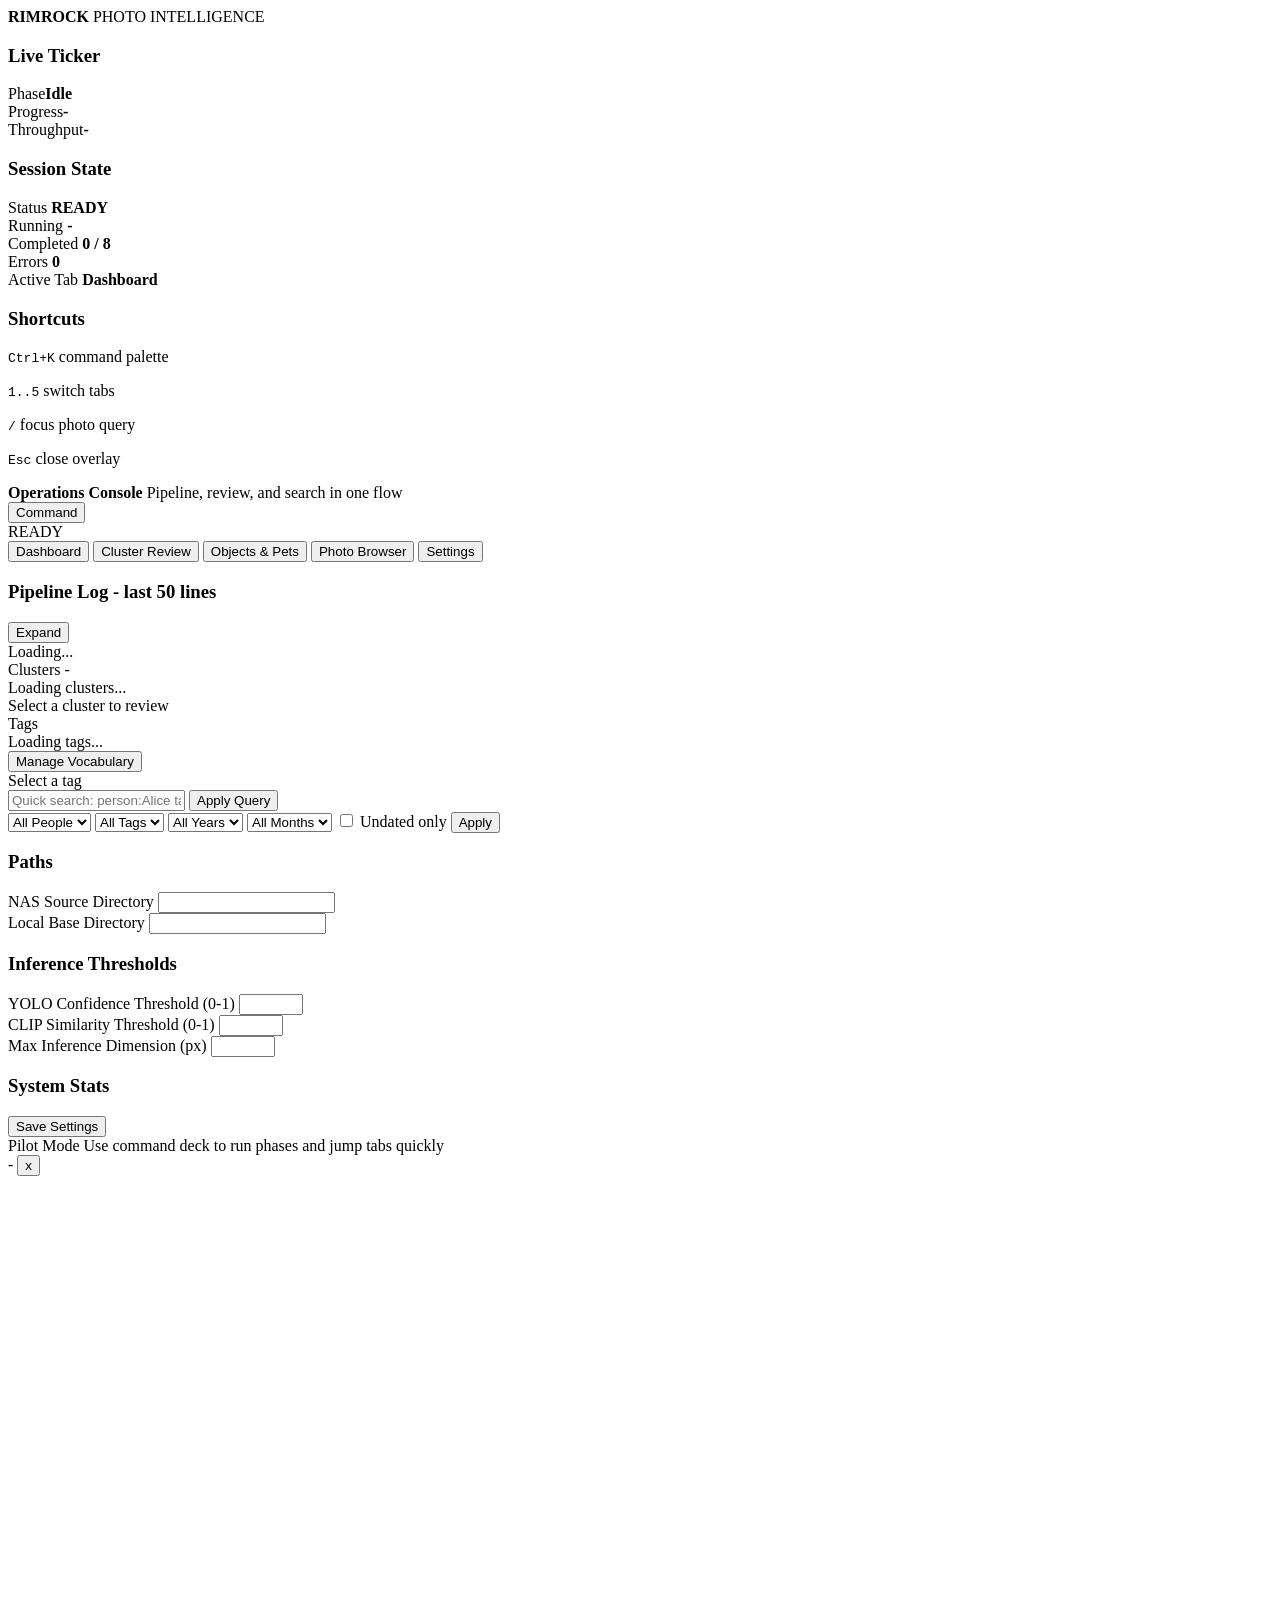
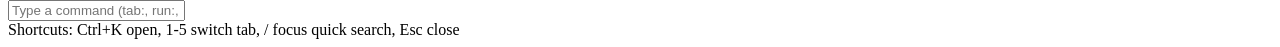
==== web/index.html @ ba9a6475 "feat(web): add live ticker, log expand toggle, and photo filter refresh" ====
<!DOCTYPE html>
<html lang="en">
<head>
  <meta charset="UTF-8" />
  <meta name="viewport" content="width=device-width, initial-scale=1.0" />
  <title>Rimrock Photo Tagger</title>
  <link rel="stylesheet" href="/style.css" />
</head>
<body>
  <div class="app-shell">
    <aside class="control-rail">
      <div class="rail-brand">
        <div class="logo-mark" aria-hidden="true"></div>
        <div class="logo-text">
          <strong>RIMROCK</strong>
          <span>PHOTO INTELLIGENCE</span>
        </div>
      </div>

      <section class="rail-card rail-card--ticker">
        <h3>Live Ticker</h3>
        <div class="rail-ticker" id="sidebar-ticker">
          <div class="rail-ticker-row"><span class="dim">Phase</span><strong id="ticker-phase">Idle</strong></div>
          <div class="rail-ticker-row"><span class="dim">Progress</span><strong id="ticker-progress">-</strong></div>
          <div class="rail-ticker-row"><span class="dim">Throughput</span><strong id="ticker-throughput">-</strong></div>
        </div>
      </section>

      <section class="rail-card">
        <h3>Session State</h3>
        <div class="rail-stats">
          <div class="rail-stat">
            <span class="dim">Status</span>
            <strong id="sidebar-status">READY</strong>
          </div>
          <div class="rail-stat">
            <span class="dim">Running</span>
            <strong id="sidebar-running-phase">-</strong>
          </div>
          <div class="rail-stat">
            <span class="dim">Completed</span>
            <strong id="sidebar-complete-count">0 / 8</strong>
          </div>
          <div class="rail-stat">
            <span class="dim">Errors</span>
            <strong id="sidebar-error-count">0</strong>
          </div>
          <div class="rail-stat">
            <span class="dim">Active Tab</span>
            <strong id="sidebar-active-tab">Dashboard</strong>
          </div>
        </div>
      </section>

      <section class="rail-card rail-card--tips">
        <h3>Shortcuts</h3>
        <p><kbd>Ctrl+K</kbd> command palette</p>
        <p><kbd>1..5</kbd> switch tabs</p>
        <p><kbd>/</kbd> focus photo query</p>
        <p><kbd>Esc</kbd> close overlay</p>
      </section>
    </aside>

    <div class="workspace-shell">
      <header class="topbar">
        <div class="topbar__brand">
          <div class="topbar__title-wrap">
            <strong class="topbar__title">Operations Console</strong>
            <span class="topbar__subtitle">Pipeline, review, and search in one flow</span>
          </div>
        </div>
        <div class="topbar__actions">
          <button class="btn" id="btn-command" title="Open command palette (Ctrl+K)">Command</button>
          <div class="topbar__status mono dim" id="header-status">READY</div>
        </div>
      </header>

      <nav class="tabs" aria-label="Primary">
        <button class="tab-btn active" data-tab="dashboard">Dashboard</button>
        <button class="tab-btn" data-tab="clusters">Cluster Review</button>
        <button class="tab-btn" data-tab="objects">Objects &amp; Pets</button>
        <button class="tab-btn" data-tab="photos">Photo Browser</button>
        <button class="tab-btn" data-tab="settings">Settings</button>
      </nav>

      <main class="content-wrap">
        <div id="tab-dashboard" class="tab-pane active">
          <section class="panel panel--ghost">
            <div id="phase-grid" class="phase-grid"></div>
          </section>

          <section class="panel panel--log">
            <div class="panel-log-head">
              <h3>Pipeline Log - last 50 lines</h3>
              <button class="btn" id="btn-log-toggle" type="button">Expand</button>
            </div>
            <div class="log-lines" id="log-tail">Loading...</div>
          </section>
        </div>

        <div id="tab-clusters" class="tab-pane">
          <div class="split-layout">
            <aside class="sidebar">
              <div class="sidebar-header">Clusters <span id="cluster-progress" class="dim">-</span></div>
              <div class="sidebar-list" id="cluster-list">
                <div class="empty-state">Loading clusters...</div>
              </div>
            </aside>

            <section class="main-pane">
              <div class="pane-toolbar" id="cluster-toolbar" style="display:none;">
                <input type="text" id="cluster-name-input" placeholder="Person name..." />
                <button class="btn btn-accent" id="btn-approve-cluster">Approve</button>
                <button class="btn btn-danger" id="btn-noise-cluster">Noise</button>
                <select class="merge-select" id="merge-target">
                  <option value="">Merge into...</option>
                </select>
                <button class="btn" id="btn-merge-cluster">Merge</button>
                <span class="dim toolbar-tip">[Enter]=approve [N]=noise [Arrows]=nav</span>
              </div>
              <div class="pane-scroll">
                <div class="crop-grid" id="crop-grid">
                  <div class="empty-state">Select a cluster to review</div>
                </div>
              </div>
            </section>
          </div>
        </div>

        <div id="tab-objects" class="tab-pane">
          <div class="split-layout">
            <aside class="sidebar">
              <div class="sidebar-header">Tags</div>
              <div class="sidebar-list tag-browser-list" id="tag-list">
                <div class="empty-state">Loading tags...</div>
              </div>
              <div class="sidebar-footer">
                <button class="btn" id="btn-vocab-manager">Manage Vocabulary</button>
              </div>
            </aside>

            <section class="main-pane">
              <div class="pane-toolbar">
                <span id="obj-tag-title" class="accent mono">Select a tag</span>
                <span id="obj-count" class="dim"></span>
              </div>
              <div class="pane-scroll">
                <div class="photo-grid" id="obj-photo-grid"></div>
                <div class="pagination" id="obj-pagination"></div>
              </div>
            </section>
          </div>

          <section id="vocab-panel" class="panel" style="display:none; margin-top:16px;">
            <div class="vocab-head">
              <h3 class="accent mono">VOCABULARY MANAGER</h3>
              <div class="vocab-head-actions">
                <span class="note">Changes apply on next Process phase run</span>
                <button class="btn" id="btn-vocab-close">Close</button>
              </div>
            </div>

            <table class="vocab-table">
              <thead>
                <tr>
                  <th>Group</th><th>Tag Name</th><th>Prompts</th><th>Enabled</th><th></th>
                </tr>
              </thead>
              <tbody id="vocab-tbody"></tbody>
              <tfoot>
                <tr>
                  <td><input type="text" id="new-vocab-group" placeholder="group" class="vocab-input" /></td>
                  <td><input type="text" id="new-vocab-name" placeholder="tag name" class="vocab-input" /></td>
                  <td><textarea id="new-vocab-prompts" placeholder="one prompt per line" rows="2" class="vocab-textarea"></textarea></td>
                  <td><input type="checkbox" id="new-vocab-enabled" checked /></td>
                  <td><button class="btn btn-accent" id="btn-add-vocab">Add Tag</button></td>
                </tr>
              </tfoot>
            </table>
          </section>
        </div>

        <div id="tab-photos" class="tab-pane">
          <section class="panel">
            <div class="quick-search">
              <input
                type="text"
                id="quick-search"
                placeholder="Quick search: person:Alice tag:dog year:2021 month:06 undated"
              />
              <button class="btn" id="btn-quick-search">Apply Query</button>
            </div>
            <div class="filter-bar">
              <select id="filter-person"><option value="">All People</option></select>
              <select id="filter-tag"><option value="">All Tags</option></select>
              <select id="filter-year"><option value="">All Years</option></select>
              <select id="filter-month"><option value="">All Months</option></select>
              <label class="filter-check">
                <input type="checkbox" id="filter-undated" />
                Undated only
              </label>
              <button class="btn" id="btn-apply-filters">Apply</button>
              <span id="photo-count" class="mono dim filter-count"></span>
            </div>
            <div class="photo-grid" id="photo-grid"></div>
            <div class="pagination" id="photo-pagination"></div>
          </section>
        </div>

        <div id="tab-settings" class="tab-pane">
          <div class="settings-grid">
            <section class="settings-card">
              <h3>Paths</h3>
              <div class="field-group">
                <label>NAS Source Directory</label>
                <input type="text" id="s-nas-dir" />
              </div>
              <div class="field-group">
                <label>Local Base Directory</label>
                <input type="text" id="s-local-base" />
              </div>
            </section>

            <section class="settings-card">
              <h3>Inference Thresholds</h3>
              <div class="field-group">
                <label>YOLO Confidence Threshold (0-1)</label>
                <input type="number" id="s-yolo-conf" step="0.01" min="0.01" max="0.99" />
              </div>
              <div class="field-group">
                <label>CLIP Similarity Threshold (0-1)</label>
                <input type="number" id="s-clip-thresh" step="0.01" min="0.01" max="0.99" />
              </div>
              <div class="field-group">
                <label>Max Inference Dimension (px)</label>
                <input type="number" id="s-max-dim" step="64" min="320" max="4096" />
              </div>
            </section>

            <section class="settings-card settings-card--wide">
              <div class="settings-head">
                <h3>System Stats</h3>
                <button class="btn btn-accent" id="btn-save-settings">Save Settings</button>
              </div>
              <div id="stats-rows"></div>
            </section>
          </div>
        </div>
      </main>

      <footer class="workspace-footer">
        <span class="mono dim">Pilot Mode</span>
        <span class="dim">Use command deck to run phases and jump tabs quickly</span>
      </footer>
    </div>
  </div>

  <div class="modal-overlay" id="photo-modal">
    <div class="modal">
      <div class="modal-header">
        <span id="modal-filename" class="mono">-</span>
        <button class="modal-close" id="modal-close">x</button>
      </div>
      <div class="modal-body">
        <div class="modal-canvas-wrap">
          <canvas id="modal-canvas" width="560" height="420"></canvas>
        </div>
        <div class="modal-info" id="modal-info"></div>
      </div>
    </div>
  </div>
  <div class="palette-overlay" id="command-palette">
    <div class="palette" role="dialog" aria-modal="true" aria-label="Command Palette">
      <div class="palette-head">
        <input type="text" id="cmd-input" placeholder="Type a command (tab:, run:, query: ...)" />
      </div>
      <div class="palette-list" id="cmd-results"></div>
      <div class="palette-hint" id="cmd-hint">Shortcuts: Ctrl+K open, 1-5 switch tab, / focus quick search, Esc close</div>
    </div>
  </div>
  <div id="toast-root" class="toast-root" aria-live="polite" aria-atomic="true"></div>

  <script src="/app.js"></script>
</body>
</html>
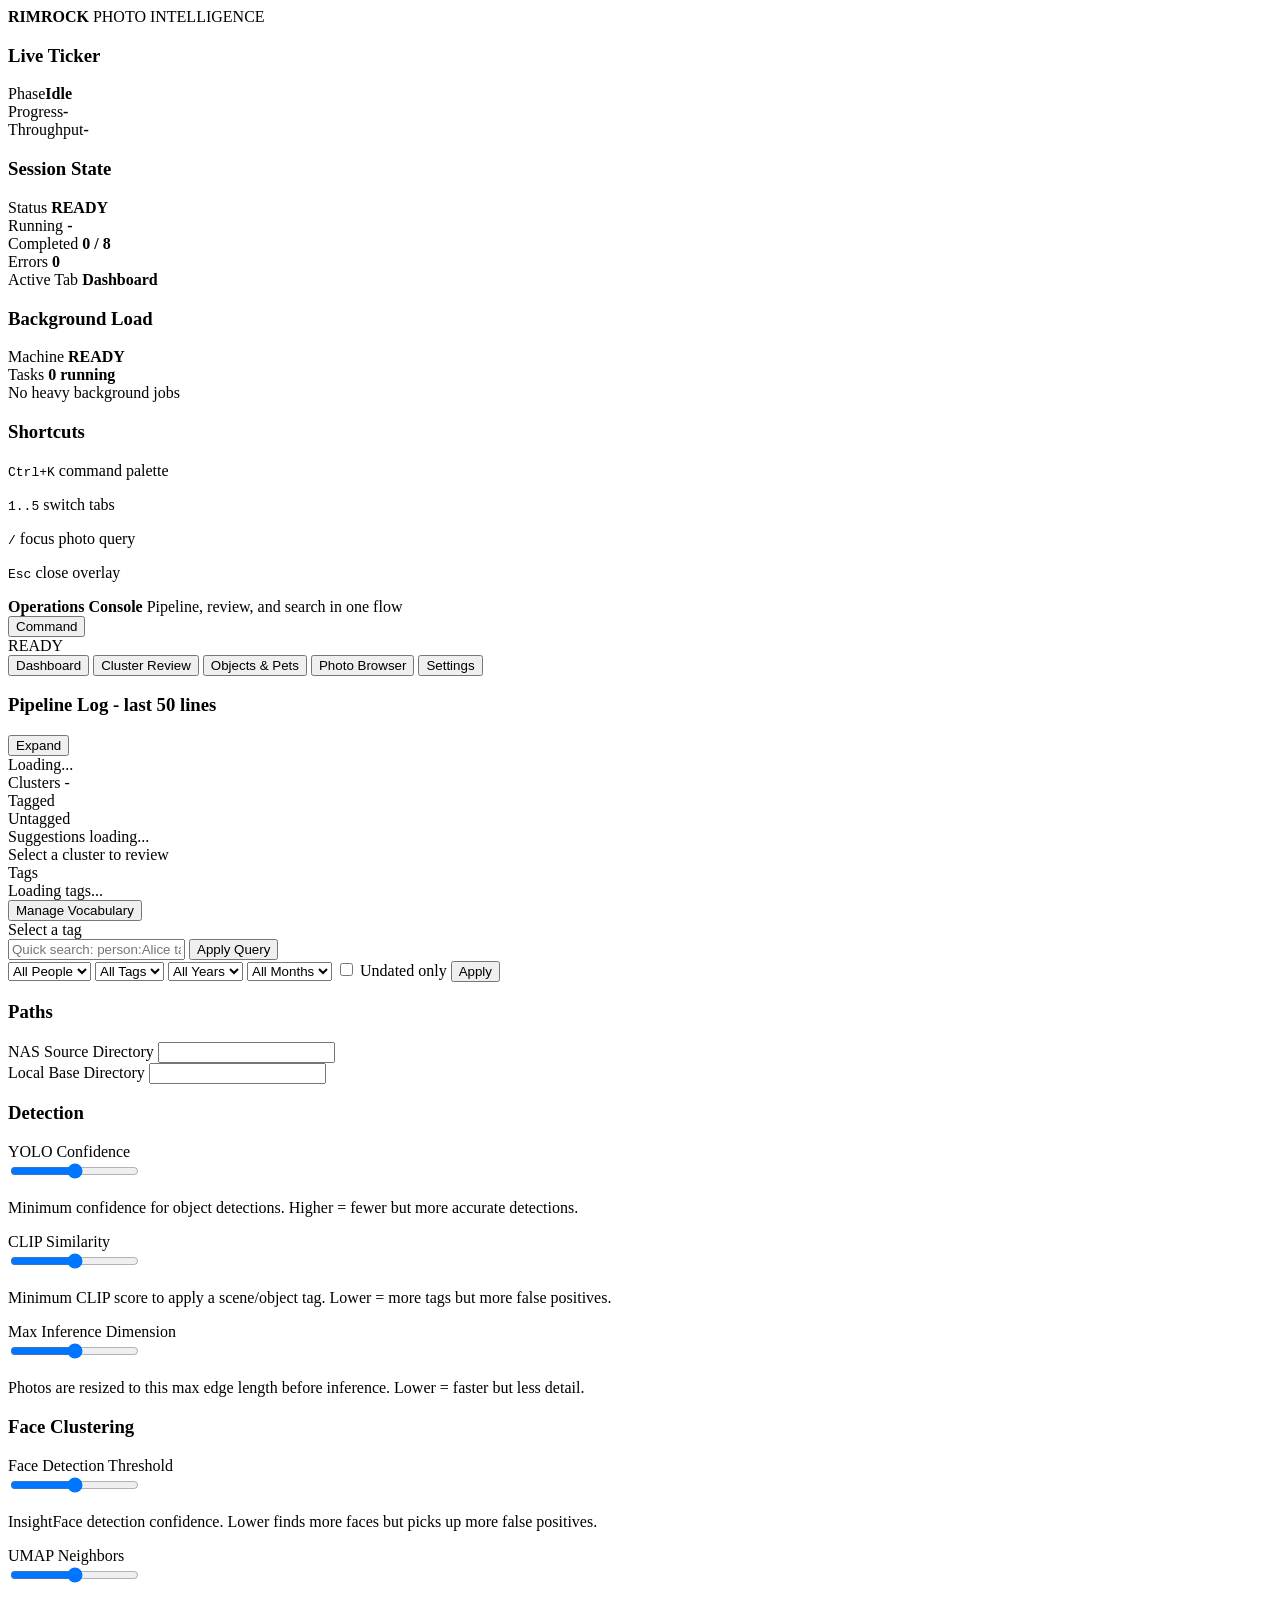
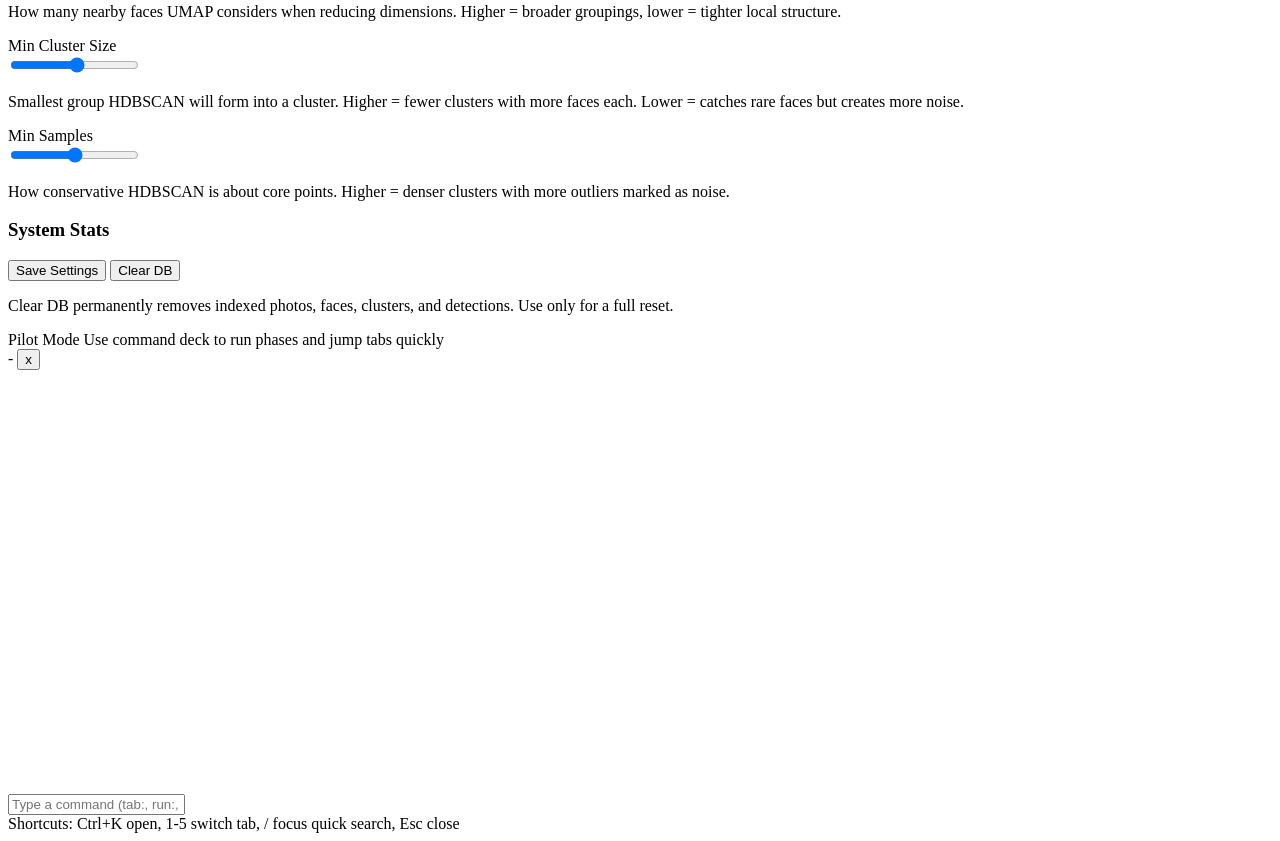
==== commit 52d81ba1: "feat: add search, OCR, CLIP embeddings, and expanded API/UI Add CLIP-based semantic search and OCR t" ====
--- a/web/index.html
+++ b/web/index.html
@@ -4,7 +4,7 @@
   <meta charset="UTF-8" />
   <meta name="viewport" content="width=device-width, initial-scale=1.0" />
   <title>Rimrock Photo Tagger</title>
-  <link rel="stylesheet" href="/style.css" />
+  <link rel="stylesheet" href="/style.css?v=20260325b" />
 </head>
 <body>
   <div class="app-shell">
@@ -52,6 +52,23 @@
         </div>
       </section>
 
+      <section class="rail-card">
+        <h3>Background Load</h3>
+        <div class="rail-stats">
+          <div class="rail-stat">
+            <span class="dim">Machine</span>
+            <strong id="sidebar-machine-state">READY</strong>
+          </div>
+          <div class="rail-stat">
+            <span class="dim">Tasks</span>
+            <strong id="sidebar-background-count">0 running</strong>
+          </div>
+        </div>
+        <div class="bg-job-list" id="background-job-list">
+          <div class="bg-job bg-job--empty">No heavy background jobs</div>
+        </div>
+      </section>
+
       <section class="rail-card rail-card--tips">
         <h3>Shortcuts</h3>
         <p><kbd>Ctrl+K</kbd> command palette</p>
@@ -99,11 +116,18 @@
         </div>
 
         <div id="tab-clusters" class="tab-pane">
-          <div class="split-layout">
+          <div class="split-layout split-layout--clusters">
             <aside class="sidebar">
               <div class="sidebar-header">Clusters <span id="cluster-progress" class="dim">-</span></div>
-              <div class="sidebar-list" id="cluster-list">
-                <div class="empty-state">Loading clusters...</div>
+              <div class="sidebar-list cluster-columns">
+                <section class="cluster-column">
+                  <div class="cluster-column-header">Tagged</div>
+                  <div id="cluster-list-tagged"></div>
+                </section>
+                <section class="cluster-column">
+                  <div class="cluster-column-header">Untagged</div>
+                  <div id="cluster-list-untagged"></div>
+                </section>
               </div>
             </aside>
 
@@ -111,12 +135,25 @@
               <div class="pane-toolbar" id="cluster-toolbar" style="display:none;">
                 <input type="text" id="cluster-name-input" placeholder="Person name..." />
                 <button class="btn btn-accent" id="btn-approve-cluster">Approve</button>
+                <button class="btn" id="btn-untag-cluster">Untag</button>
                 <button class="btn btn-danger" id="btn-noise-cluster">Noise</button>
                 <select class="merge-select" id="merge-target">
                   <option value="">Merge into...</option>
                 </select>
                 <button class="btn" id="btn-merge-cluster">Merge</button>
-                <span class="dim toolbar-tip">[Enter]=approve [N]=noise [Arrows]=nav</span>
+                <select class="merge-select" id="reassign-target">
+                  <option value="">Move faces to cluster...</option>
+                </select>
+                <input type="text" id="reassign-name-input" placeholder="or type person name..." />
+                <button class="btn" id="btn-reassign-faces">Move Selected Faces</button>
+                <button class="btn" id="btn-undo-last-move">Undo Last Move</button>
+                <button class="btn" id="btn-select-all-faces">Select All</button>
+                <button class="btn" id="btn-clear-face-selection">Clear</button>
+                <span class="dim mono" id="face-selection-count">0 selected</span>
+                <span class="dim toolbar-tip">[Enter]=approve [U]=untag selected (or whole cluster if none selected) [N]=noise [Arrows]=nav [Shift+Click]=range select [Esc]=clear selection</span>
+              </div>
+              <div class="cluster-suggest-panel" id="cluster-suggestions">
+                <div class="dim">Suggestions loading...</div>
               </div>
               <div class="pane-scroll">
                 <div class="crop-grid" id="crop-grid">
@@ -182,6 +219,17 @@
 
         <div id="tab-photos" class="tab-pane">
           <section class="panel">
+            <div class="semantic-search" id="semantic-search-bar" style="display:none">
+              <input type="text" id="search-input"
+                     placeholder="Describe what you're looking for... e.g. 'sunset with dog'" />
+              <button class="btn btn-accent" id="btn-search">Search</button>
+              <button class="btn btn-ghost" id="btn-search-clear" style="display:none">Clear</button>
+              <select id="search-saved" style="display:none">
+                <option value="">Saved searches...</option>
+              </select>
+              <button class="btn btn-ghost" id="btn-search-save" style="display:none" title="Save current search">Save</button>
+              <span id="search-result-count" class="mono dim"></span>
+            </div>
             <div class="quick-search">
               <input
                 type="text"
@@ -202,8 +250,24 @@
               <button class="btn" id="btn-apply-filters">Apply</button>
               <span id="photo-count" class="mono dim filter-count"></span>
             </div>
-            <div class="photo-grid" id="photo-grid"></div>
-            <div class="pagination" id="photo-pagination"></div>
+            <div class="photos-layout">
+              <aside class="search-facets" id="search-facets" style="display:none">
+                <h4 class="facet-heading">Refine Results</h4>
+                <div class="facet-group" id="facet-people">
+                  <h5>People</h5>
+                </div>
+                <div class="facet-group" id="facet-tags">
+                  <h5>Tags</h5>
+                </div>
+                <div class="facet-group" id="facet-years">
+                  <h5>Years</h5>
+                </div>
+              </aside>
+              <div class="photos-main">
+                <div class="photo-grid" id="photo-grid"></div>
+                <div class="pagination" id="photo-pagination"></div>
+              </div>
+            </div>
           </section>
         </div>
 
@@ -222,26 +286,78 @@
             </section>
 
             <section class="settings-card">
-              <h3>Inference Thresholds</h3>
-              <div class="field-group">
-                <label>YOLO Confidence Threshold (0-1)</label>
-                <input type="number" id="s-yolo-conf" step="0.01" min="0.01" max="0.99" />
-              </div>
-              <div class="field-group">
-                <label>CLIP Similarity Threshold (0-1)</label>
-                <input type="number" id="s-clip-thresh" step="0.01" min="0.01" max="0.99" />
-              </div>
-              <div class="field-group">
-                <label>Max Inference Dimension (px)</label>
-                <input type="number" id="s-max-dim" step="64" min="320" max="4096" />
+              <h3>Detection</h3>
+              <div class="field-group">
+                <div class="slider-head">
+                  <label>YOLO Confidence</label>
+                  <span class="slider-val" id="v-yolo-conf"></span>
+                </div>
+                <input type="range" id="s-yolo-conf" min="0.10" max="0.95" step="0.01" />
+                <p class="field-hint">Minimum confidence for object detections. Higher = fewer but more accurate detections.</p>
+              </div>
+              <div class="field-group">
+                <div class="slider-head">
+                  <label>CLIP Similarity</label>
+                  <span class="slider-val" id="v-clip-thresh"></span>
+                </div>
+                <input type="range" id="s-clip-thresh" min="0.10" max="0.50" step="0.01" />
+                <p class="field-hint">Minimum CLIP score to apply a scene/object tag. Lower = more tags but more false positives.</p>
+              </div>
+              <div class="field-group">
+                <div class="slider-head">
+                  <label>Max Inference Dimension</label>
+                  <span class="slider-val" id="v-max-dim"></span>
+                </div>
+                <input type="range" id="s-max-dim" min="640" max="3840" step="64" />
+                <p class="field-hint">Photos are resized to this max edge length before inference. Lower = faster but less detail.</p>
+              </div>
+            </section>
+
+            <section class="settings-card">
+              <h3>Face Clustering</h3>
+              <div class="field-group">
+                <div class="slider-head">
+                  <label>Face Detection Threshold</label>
+                  <span class="slider-val" id="v-det-thresh"></span>
+                </div>
+                <input type="range" id="s-det-thresh" min="0.10" max="0.90" step="0.01" />
+                <p class="field-hint">InsightFace detection confidence. Lower finds more faces but picks up more false positives.</p>
+              </div>
+              <div class="field-group">
+                <div class="slider-head">
+                  <label>UMAP Neighbors</label>
+                  <span class="slider-val" id="v-umap-neighbors"></span>
+                </div>
+                <input type="range" id="s-umap-neighbors" min="5" max="100" step="1" />
+                <p class="field-hint">How many nearby faces UMAP considers when reducing dimensions. Higher = broader groupings, lower = tighter local structure.</p>
+              </div>
+              <div class="field-group">
+                <div class="slider-head">
+                  <label>Min Cluster Size</label>
+                  <span class="slider-val" id="v-hdbscan-min-cluster"></span>
+                </div>
+                <input type="range" id="s-hdbscan-min-cluster" min="2" max="25" step="1" />
+                <p class="field-hint">Smallest group HDBSCAN will form into a cluster. Higher = fewer clusters with more faces each. Lower = catches rare faces but creates more noise.</p>
+              </div>
+              <div class="field-group">
+                <div class="slider-head">
+                  <label>Min Samples</label>
+                  <span class="slider-val" id="v-hdbscan-min-samples"></span>
+                </div>
+                <input type="range" id="s-hdbscan-min-samples" min="1" max="15" step="1" />
+                <p class="field-hint">How conservative HDBSCAN is about core points. Higher = denser clusters with more outliers marked as noise.</p>
               </div>
             </section>
 
             <section class="settings-card settings-card--wide">
               <div class="settings-head">
                 <h3>System Stats</h3>
-                <button class="btn btn-accent" id="btn-save-settings">Save Settings</button>
-              </div>
+                <div class="settings-actions">
+                  <button class="btn btn-accent" id="btn-save-settings">Save Settings</button>
+                  <button class="btn btn-danger" id="btn-clear-db">Clear DB</button>
+                </div>
+              </div>
+              <p class="field-hint settings-danger-hint">Clear DB permanently removes indexed photos, faces, clusters, and detections. Use only for a full reset.</p>
               <div id="stats-rows"></div>
             </section>
           </div>
@@ -280,6 +396,6 @@
   </div>
   <div id="toast-root" class="toast-root" aria-live="polite" aria-atomic="true"></div>
 
-  <script src="/app.js"></script>
+  <script src="/app.js?v=20260325b"></script>
 </body>
 </html>
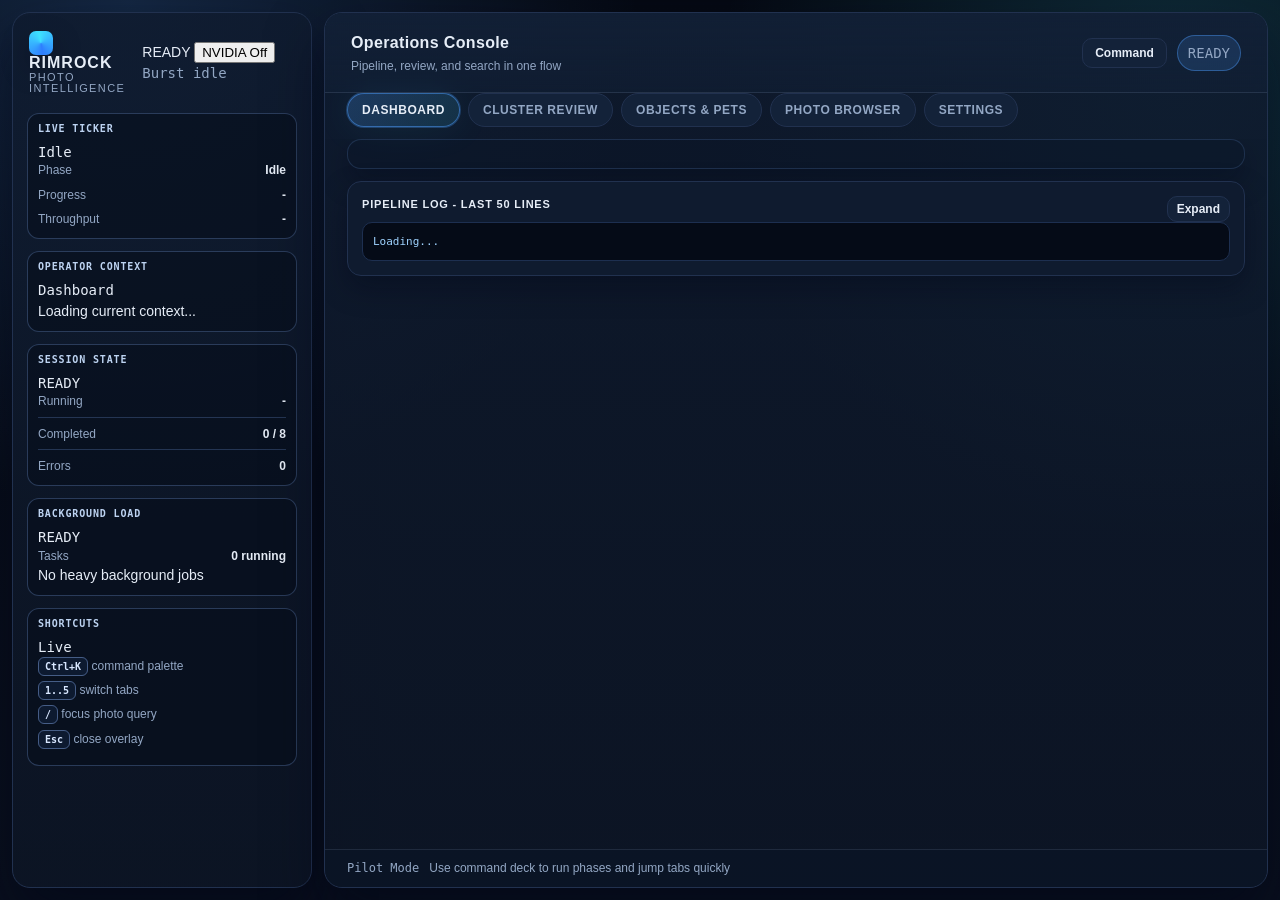
==== commit c2f357d7: "feat: TRT FP16 inference, document detection routing, OCR phase split Key changes: - trt_ort_session" ====
--- a/web/index.html
+++ b/web/index.html
@@ -4,21 +4,34 @@
   <meta charset="UTF-8" />
   <meta name="viewport" content="width=device-width, initial-scale=1.0" />
   <title>Rimrock Photo Tagger</title>
-  <link rel="stylesheet" href="/style.css?v=20260325b" />
+  <link rel="stylesheet" href="/style.css?v=20260328a" />
 </head>
 <body>
   <div class="app-shell">
     <aside class="control-rail">
       <div class="rail-brand">
-        <div class="logo-mark" aria-hidden="true"></div>
-        <div class="logo-text">
-          <strong>RIMROCK</strong>
-          <span>PHOTO INTELLIGENCE</span>
+        <div class="rail-brand-main">
+          <div class="logo-mark" aria-hidden="true"></div>
+          <div class="logo-text">
+            <strong>RIMROCK</strong>
+            <span>PHOTO INTELLIGENCE</span>
+          </div>
+        </div>
+        <div class="rail-brand-status">
+          <span class="rail-pill" id="rail-machine-pill">READY</span>
+          <button class="rail-nvidia-pill rail-nvidia-pill--off" id="rail-nvidia-pill" type="button" title="NVIDIA burst status">
+            <span class="rail-nvidia-pill__dot" aria-hidden="true"></span>
+            <span id="rail-nvidia-label">NVIDIA Off</span>
+          </button>
+          <span class="rail-nvidia-usage mono dim" id="rail-nvidia-usage">Burst idle</span>
         </div>
       </div>
 
       <section class="rail-card rail-card--ticker">
-        <h3>Live Ticker</h3>
+        <div class="rail-card-head">
+          <h3>Live Ticker</h3>
+          <span class="rail-card-badge mono" id="rail-phase-badge">Idle</span>
+        </div>
         <div class="rail-ticker" id="sidebar-ticker">
           <div class="rail-ticker-row"><span class="dim">Phase</span><strong id="ticker-phase">Idle</strong></div>
           <div class="rail-ticker-row"><span class="dim">Progress</span><strong id="ticker-progress">-</strong></div>
@@ -26,13 +39,22 @@
         </div>
       </section>
 
+      <section class="rail-card rail-card--context">
+        <div class="rail-card-head">
+          <h3>Operator Context</h3>
+          <span class="rail-card-badge mono" id="sidebar-active-tab">Dashboard</span>
+        </div>
+        <div class="rail-context" id="rail-context-body">
+          <div class="rail-context-empty">Loading current context...</div>
+        </div>
+      </section>
+
       <section class="rail-card">
-        <h3>Session State</h3>
+        <div class="rail-card-head">
+          <h3>Session State</h3>
+          <span class="rail-card-badge mono" id="sidebar-status">READY</span>
+        </div>
         <div class="rail-stats">
-          <div class="rail-stat">
-            <span class="dim">Status</span>
-            <strong id="sidebar-status">READY</strong>
-          </div>
           <div class="rail-stat">
             <span class="dim">Running</span>
             <strong id="sidebar-running-phase">-</strong>
@@ -45,20 +67,15 @@
             <span class="dim">Errors</span>
             <strong id="sidebar-error-count">0</strong>
           </div>
-          <div class="rail-stat">
-            <span class="dim">Active Tab</span>
-            <strong id="sidebar-active-tab">Dashboard</strong>
-          </div>
         </div>
       </section>
 
       <section class="rail-card">
-        <h3>Background Load</h3>
+        <div class="rail-card-head">
+          <h3>Background Load</h3>
+          <span class="rail-card-badge mono" id="sidebar-machine-state">READY</span>
+        </div>
         <div class="rail-stats">
-          <div class="rail-stat">
-            <span class="dim">Machine</span>
-            <strong id="sidebar-machine-state">READY</strong>
-          </div>
           <div class="rail-stat">
             <span class="dim">Tasks</span>
             <strong id="sidebar-background-count">0 running</strong>
@@ -70,11 +87,16 @@
       </section>
 
       <section class="rail-card rail-card--tips">
-        <h3>Shortcuts</h3>
-        <p><kbd>Ctrl+K</kbd> command palette</p>
-        <p><kbd>1..5</kbd> switch tabs</p>
-        <p><kbd>/</kbd> focus photo query</p>
-        <p><kbd>Esc</kbd> close overlay</p>
+        <div class="rail-card-head">
+          <h3>Shortcuts</h3>
+          <span class="rail-card-badge mono">Live</span>
+        </div>
+        <div class="rail-shortcuts" id="rail-shortcuts">
+          <p><kbd>Ctrl+K</kbd> command palette</p>
+          <p><kbd>1..5</kbd> switch tabs</p>
+          <p><kbd>/</kbd> focus photo query</p>
+          <p><kbd>Esc</kbd> close overlay</p>
+        </div>
       </section>
     </aside>
 
@@ -118,7 +140,13 @@
         <div id="tab-clusters" class="tab-pane">
           <div class="split-layout split-layout--clusters">
             <aside class="sidebar">
-              <div class="sidebar-header">Clusters <span id="cluster-progress" class="dim">-</span></div>
+              <div class="sidebar-header">
+                <span class="sidebar-mode-toggle">
+                  <button class="btn btn-sm active" id="btn-sidebar-by-cluster">By Cluster</button>
+                  <button class="btn btn-sm" id="btn-sidebar-by-person">By Person</button>
+                </span>
+                <span id="cluster-progress" class="dim">-</span>
+              </div>
               <div class="sidebar-list cluster-columns">
                 <section class="cluster-column">
                   <div class="cluster-column-header">Tagged</div>
@@ -133,28 +161,40 @@
 
             <section class="main-pane">
               <div class="pane-toolbar" id="cluster-toolbar" style="display:none;">
-                <input type="text" id="cluster-name-input" placeholder="Person name..." />
-                <button class="btn btn-accent" id="btn-approve-cluster">Approve</button>
-                <button class="btn" id="btn-untag-cluster">Untag</button>
-                <button class="btn btn-danger" id="btn-noise-cluster">Noise</button>
-                <select class="merge-select" id="merge-target">
-                  <option value="">Merge into...</option>
-                </select>
-                <button class="btn" id="btn-merge-cluster">Merge</button>
-                <select class="merge-select" id="reassign-target">
-                  <option value="">Move faces to cluster...</option>
-                </select>
-                <input type="text" id="reassign-name-input" placeholder="or type person name..." />
-                <button class="btn" id="btn-reassign-faces">Move Selected Faces</button>
-                <button class="btn" id="btn-undo-last-move">Undo Last Move</button>
-                <button class="btn" id="btn-select-all-faces">Select All</button>
-                <button class="btn" id="btn-clear-face-selection">Clear</button>
-                <span class="dim mono" id="face-selection-count">0 selected</span>
-                <span class="dim toolbar-tip">[Enter]=approve [U]=untag selected (or whole cluster if none selected) [N]=noise [Arrows]=nav [Shift+Click]=range select [Esc]=clear selection</span>
+                <div class="toolbar-group">
+                  <input type="text" id="cluster-name-input" placeholder="Person name..." />
+                  <button class="btn btn-accent" id="btn-approve-cluster" title="[Enter] Approve this cluster">Approve</button>
+                  <button class="btn" id="btn-untag-cluster" title="[U] Untag selection or whole cluster">Untag</button>
+                  <button class="btn btn-danger" id="btn-noise-cluster" title="[N] Mark as noise">Noise</button>
+                  <button class="btn" id="btn-review-person" title="Review all faces for this person across clusters">Whole File</button>
+                </div>
+                <div class="toolbar-sep" aria-hidden="true"></div>
+                <div class="toolbar-group">
+                  <select class="merge-select" id="merge-target">
+                    <option value="">Merge into...</option>
+                  </select>
+                  <button class="btn" id="btn-merge-cluster">Merge</button>
+                </div>
+                <div class="toolbar-sep" aria-hidden="true"></div>
+                <div class="toolbar-group">
+                  <select class="merge-select" id="reassign-target">
+                    <option value="">Move faces to person...</option>
+                  </select>
+                  <input type="text" id="reassign-name-input" placeholder="or new name..." />
+                  <button class="btn" id="btn-reassign-faces">Move Selected</button>
+                  <button class="btn" id="btn-undo-last-move" title="Undo the last face move">Undo</button>
+                </div>
+                <div class="toolbar-sep" aria-hidden="true"></div>
+                <div class="toolbar-group">
+                  <button class="btn" id="btn-select-all-faces" title="[A] Select all faces">All</button>
+                  <button class="btn" id="btn-clear-face-selection" title="[Esc] Clear selection">Clear</button>
+                  <span class="dim mono" id="face-selection-count">0 selected</span>
+                </div>
               </div>
               <div class="cluster-suggest-panel" id="cluster-suggestions">
                 <div class="dim">Suggestions loading...</div>
               </div>
+              <div class="cluster-review-scope" id="cluster-review-scope"></div>
               <div class="pane-scroll">
                 <div class="crop-grid" id="crop-grid">
                   <div class="empty-state">Select a cluster to review</div>
@@ -359,6 +399,7 @@
               </div>
               <p class="field-hint settings-danger-hint">Clear DB permanently removes indexed photos, faces, clusters, and detections. Use only for a full reset.</p>
               <div id="stats-rows"></div>
+              <div id="burst-status-card" class="burst-card" style="display:none"></div>
             </section>
           </div>
         </div>
@@ -375,7 +416,7 @@
     <div class="modal">
       <div class="modal-header">
         <span id="modal-filename" class="mono">-</span>
-        <button class="modal-close" id="modal-close">x</button>
+        <button class="modal-close" id="modal-close" aria-label="Close">×</button>
       </div>
       <div class="modal-body">
         <div class="modal-canvas-wrap">
@@ -396,6 +437,6 @@
   </div>
   <div id="toast-root" class="toast-root" aria-live="polite" aria-atomic="true"></div>
 
-  <script src="/app.js?v=20260325b"></script>
+  <script src="/app.js?v=20260328a"></script>
 </body>
 </html>
--- a/style.css
+++ b/style.css
@@ -0,0 +1,1403 @@
+:root {
+  --bg: #070b14;
+  --bg-soft: #0d1626;
+  --panel: #0f1b2f;
+  --panel-2: #132239;
+  --ink: #e6edf7;
+  --ink-soft: #93a7c4;
+  --line: #21314f;
+  --accent: #4e9eff;
+  --accent-2: #3ee2ff;
+  --good: #22c55e;
+  --bad: #ef4444;
+  --blue: #60a5fa;
+  --radius: 14px;
+  --shadow-1: 0 12px 28px rgba(2, 6, 23, 0.35);
+  --shadow-2: 0 28px 56px rgba(2, 6, 23, 0.52);
+  --glow-1: 0 0 0 1px rgba(78, 158, 255, 0.28), 0 0 42px rgba(62, 226, 255, 0.08);
+  --sans: "Space Grotesk", "Avenir Next", "Trebuchet MS", sans-serif;
+  --mono: "JetBrains Mono", "IBM Plex Mono", "Consolas", monospace;
+}
+
+*, *::before, *::after {
+  box-sizing: border-box;
+}
+
+html, body {
+  margin: 0;
+  min-height: 100%;
+}
+
+body {
+  color: var(--ink);
+  font-family: var(--sans);
+  font-size: 14px;
+  line-height: 1.45;
+  background:
+    radial-gradient(circle at 10% 0%, rgba(78, 158, 255, 0.2), transparent 35%),
+    radial-gradient(circle at 92% 9%, rgba(62, 226, 255, 0.16), transparent 32%),
+    linear-gradient(180deg, #050913 0%, #090f1d 100%);
+}
+
+.app-shell {
+  min-height: 100vh;
+  display: grid;
+  grid-template-columns: 300px minmax(0, 1fr);
+  gap: 12px;
+  padding: 12px;
+}
+
+.control-rail {
+  background: linear-gradient(180deg, rgba(15, 27, 47, 0.88), rgba(13, 22, 38, 0.74));
+  border: 1px solid var(--line);
+  border-radius: 18px;
+  box-shadow: var(--shadow-2);
+  padding: 14px;
+  display: flex;
+  flex-direction: column;
+  gap: 12px;
+  min-height: 0;
+}
+
+.workspace-shell {
+  min-height: 0;
+  display: grid;
+  grid-template-rows: auto auto 1fr auto;
+  border: 1px solid var(--line);
+  border-radius: 18px;
+  background: linear-gradient(180deg, rgba(15, 27, 47, 0.88), rgba(13, 22, 38, 0.76));
+  box-shadow: var(--shadow-2);
+  overflow: hidden;
+}
+
+.rail-brand {
+  display: flex;
+  align-items: center;
+  gap: 12px;
+  padding: 4px 2px 6px;
+}
+
+.rail-card {
+  border: 1px solid rgba(61, 84, 122, 0.65);
+  background: rgba(7, 13, 26, 0.55);
+  border-radius: 12px;
+  padding: 10px;
+}
+
+.rail-card h3 {
+  margin: 0 0 8px;
+  font: 700 10px/1 var(--mono);
+  letter-spacing: 0.85px;
+  text-transform: uppercase;
+  color: #bdd3f1;
+}
+
+.rail-ticker {
+  display: grid;
+  gap: 7px;
+}
+
+.rail-ticker-row {
+  display: flex;
+  justify-content: space-between;
+  gap: 8px;
+  font-size: 12px;
+}
+
+.rail-stats {
+  display: grid;
+  gap: 8px;
+}
+
+.rail-stat {
+  display: flex;
+  justify-content: space-between;
+  gap: 10px;
+  font-size: 12px;
+  border-bottom: 1px solid rgba(43, 63, 97, 0.8);
+  padding-bottom: 6px;
+}
+
+.rail-stat:last-child {
+  border-bottom: 0;
+  padding-bottom: 0;
+}
+
+.rail-card--tips p {
+  margin: 0 0 7px;
+  color: var(--ink-soft);
+  font-size: 12px;
+}
+
+kbd {
+  border: 1px solid rgba(88, 115, 163, 0.75);
+  border-radius: 6px;
+  background: #0d1a30;
+  color: #d8e7ff;
+  font: 600 10px/1 var(--mono);
+  padding: 3px 6px;
+}
+
+.topbar {
+  display: flex;
+  align-items: center;
+  justify-content: space-between;
+  gap: 12px;
+  padding: 18px 26px 16px;
+  border-bottom: 1px solid rgba(147, 167, 196, 0.15);
+  background: linear-gradient(180deg, rgba(19, 34, 57, 0.7), rgba(19, 34, 57, 0.4));
+  backdrop-filter: blur(6px);
+}
+
+.topbar__brand {
+  display: flex;
+  align-items: center;
+  gap: 12px;
+}
+
+.topbar__title-wrap {
+  display: flex;
+  flex-direction: column;
+  gap: 4px;
+}
+
+.topbar__title {
+  font-size: 16px;
+  letter-spacing: 0.35px;
+}
+
+.topbar__subtitle {
+  color: var(--ink-soft);
+  font-size: 12px;
+}
+
+.logo-mark {
+  width: 24px;
+  height: 24px;
+  border-radius: 7px;
+  background: conic-gradient(from 170deg at 50% 50%, #2e7dff, #3ee2ff, #2e7dff);
+  box-shadow: var(--shadow-1);
+}
+
+.logo-text {
+  display: flex;
+  flex-direction: column;
+  line-height: 1.05;
+}
+
+.logo-text strong {
+  letter-spacing: 1px;
+  font-size: 16px;
+}
+
+.logo-text span {
+  color: var(--ink-soft);
+  font-size: 11px;
+  letter-spacing: 1.4px;
+}
+
+.topbar__status {
+  padding: 7px 10px;
+  border-radius: 999px;
+  border: 1px solid rgba(78, 158, 255, 0.4);
+  background: rgba(78, 158, 255, 0.16);
+}
+
+.topbar__actions {
+  display: flex;
+  align-items: center;
+  gap: 10px;
+}
+
+.tabs {
+  display: flex;
+  flex-wrap: wrap;
+  gap: 8px;
+  padding: 0 22px 12px;
+}
+
+.tab-btn {
+  border: 1px solid var(--line);
+  background: var(--panel-2);
+  color: var(--ink-soft);
+  border-radius: 999px;
+  cursor: pointer;
+  font: 600 12px/1 var(--sans);
+  letter-spacing: 0.55px;
+  text-transform: uppercase;
+  padding: 10px 14px;
+  transition: transform 0.15s ease, border-color 0.15s ease, color 0.15s ease, background 0.2s ease;
+}
+
+.tab-btn:hover {
+  transform: translateY(-1px);
+  border-color: #3c5f93;
+  color: var(--ink);
+}
+
+.tab-btn.active {
+  background: linear-gradient(130deg, rgba(78, 158, 255, 0.24), rgba(62, 226, 255, 0.12));
+  border-color: rgba(78, 158, 255, 0.5);
+  color: var(--ink);
+  box-shadow: var(--glow-1);
+}
+
+.content-wrap {
+  padding: 0 22px 22px;
+  min-height: 0;
+  overflow: auto;
+}
+
+.tab-pane {
+  display: none;
+  animation: pane-fade 0.18s ease;
+}
+
+.tab-pane.active {
+  display: block;
+}
+
+@keyframes pane-fade {
+  from { opacity: 0; transform: translateY(4px); }
+  to { opacity: 1; transform: translateY(0); }
+}
+
+.panel {
+  background: var(--panel);
+  border: 1px solid var(--line);
+  border-radius: var(--radius);
+  box-shadow: var(--shadow-1);
+  padding: 14px;
+}
+
+.panel--ghost {
+  background: rgba(9, 20, 37, 0.28);
+  border-color: rgba(49, 74, 113, 0.5);
+}
+
+.panel--log {
+  margin-top: 12px;
+}
+
+.quick-search {
+  display: flex;
+  gap: 10px;
+  margin-bottom: 12px;
+  flex-wrap: wrap;
+}
+
+.quick-search input {
+  flex: 1;
+  min-width: 220px;
+  background: #0a1425;
+  border: 1px solid var(--line);
+  color: var(--ink);
+  border-radius: 9px;
+  padding: 8px 10px;
+  font: 500 12px/1.2 var(--sans);
+}
+
+.quick-search input:focus {
+  outline: 2px solid rgba(78, 158, 255, 0.2);
+  border-color: rgba(78, 158, 255, 0.62);
+}
+
+.phase-grid {
+  display: grid;
+  grid-template-columns: repeat(auto-fill, minmax(260px, 1fr));
+  gap: 12px;
+}
+
+.phase-card {
+  background: var(--panel);
+  border: 1px solid var(--line);
+  border-radius: var(--radius);
+  box-shadow: var(--shadow-1);
+  padding: 14px;
+}
+
+.phase-card-header {
+  display: flex;
+  align-items: center;
+  justify-content: space-between;
+  margin-bottom: 9px;
+}
+
+.phase-name {
+  font-weight: 700;
+  letter-spacing: 0.45px;
+  text-transform: uppercase;
+  font-size: 11px;
+}
+
+.phase-num {
+  font-family: var(--mono);
+  font-size: 11px;
+  color: var(--ink-soft);
+  margin-right: 6px;
+}
+
+.badge {
+  border-radius: 999px;
+  padding: 3px 8px;
+  font: 700 10px/1 var(--mono);
+  letter-spacing: 0.5px;
+  border: 1px solid transparent;
+}
+
+.badge-pending { background: rgba(148, 163, 184, 0.14); color: #c5d2e7; border-color: rgba(148, 163, 184, 0.4); }
+.badge-running { background: rgba(34, 197, 94, 0.15); color: #86efac; border-color: rgba(134, 239, 172, 0.35); }
+.badge-complete { background: rgba(34, 197, 94, 0.12); color: #4ade80; border-color: rgba(74, 222, 128, 0.35); }
+.badge-error { background: rgba(239, 68, 68, 0.16); color: #fca5a5; border-color: rgba(252, 165, 165, 0.4); }
+
+.phase-progress {
+  height: 6px;
+  background: #0b182d;
+  border-radius: 999px;
+  overflow: hidden;
+}
+
+.phase-progress-bar {
+  height: 100%;
+  width: 0;
+  border-radius: 999px;
+  background: linear-gradient(90deg, var(--accent), var(--accent-2));
+  transition: width 0.45s ease;
+}
+
+.phase-count {
+  margin: 9px 0;
+  color: var(--ink-soft);
+  font-size: 12px;
+  font-family: var(--mono);
+}
+
+.phase-error-msg {
+  color: var(--bad);
+  font-size: 12px;
+  margin-bottom: 8px;
+}
+
+.phase-actions {
+  display: flex;
+  align-items: center;
+  gap: 8px;
+  flex-wrap: wrap;
+}
+
+.btn {
+  border: 1px solid var(--line);
+  background: var(--panel-2);
+  color: var(--ink);
+  border-radius: 10px;
+  cursor: pointer;
+  font: 600 12px/1 var(--sans);
+  padding: 8px 12px;
+  transition: background 0.15s ease, border-color 0.15s ease, transform 0.15s ease;
+}
+
+.btn:hover:not(:disabled) {
+  transform: translateY(-1px);
+  border-color: #4b73a9;
+}
+
+.btn:disabled {
+  opacity: 0.45;
+  cursor: not-allowed;
+}
+
+.btn-accent {
+  background: linear-gradient(140deg, #327df1, #1da7f7);
+  color: #ffffff;
+  border-color: #2a72df;
+}
+
+.btn-accent:hover:not(:disabled) {
+  background: linear-gradient(140deg, #3b8dff, #34d2fb);
+}
+
+.btn-danger {
+  border-color: rgba(248, 113, 113, 0.4);
+  color: #fca5a5;
+  background: rgba(127, 29, 29, 0.2);
+}
+
+.push-confirm {
+  display: inline-flex;
+  align-items: center;
+  gap: 6px;
+  font-size: 11px;
+  color: var(--ink-soft);
+}
+
+.push-confirm input {
+  accent-color: var(--accent);
+}
+
+.panel--log h3 {
+  margin: 0 0 8px;
+  font-size: 11px;
+  letter-spacing: 0.8px;
+  text-transform: uppercase;
+}
+
+.panel-log-head {
+  display: flex;
+  justify-content: space-between;
+  align-items: center;
+  gap: 8px;
+}
+
+.panel-log-head .btn {
+  padding: 6px 9px;
+}
+
+.log-lines {
+  background: #050b17;
+  color: #9fd3ff;
+  border-radius: 10px;
+  border: 1px solid #1d2f50;
+  font-family: var(--mono);
+  font-size: 11px;
+  line-height: 1.55;
+  max-height: 270px;
+  overflow: auto;
+  padding: 10px;
+  white-space: pre-wrap;
+  word-break: break-word;
+}
+
+.log-lines.expanded {
+  max-height: calc(100vh - 200px);
+}
+
+.split-layout {
+  display: grid;
+  grid-template-columns: minmax(220px, 280px) minmax(0, 1fr);
+  gap: 14px;
+  min-height: calc(100vh - 190px);
+}
+
+.split-layout--clusters {
+  grid-template-columns: minmax(340px, 420px) minmax(0, 1fr);
+}
+
+.sidebar,
+.main-pane,
+.settings-card {
+  background: var(--panel);
+  border: 1px solid var(--line);
+  border-radius: var(--radius);
+  box-shadow: var(--shadow-1);
+}
+
+.sidebar {
+  display: flex;
+  flex-direction: column;
+  min-height: 0;
+}
+
+.sidebar-header {
+  padding: 12px;
+  border-bottom: 1px solid var(--line);
+  font: 700 11px/1 var(--mono);
+  letter-spacing: 0.8px;
+  text-transform: uppercase;
+}
+
+.sidebar-list {
+  overflow: auto;
+  min-height: 0;
+}
+
+.cluster-columns {
+  display: grid;
+  grid-template-columns: 1fr 1fr;
+  gap: 8px;
+  padding: 8px;
+}
+
+.cluster-column {
+  min-width: 0;
+  border: 1px solid var(--line);
+  border-radius: 10px;
+  overflow: hidden;
+  background: #0a1425;
+}
+
+.cluster-column-header {
+  padding: 8px 10px;
+  border-bottom: 1px solid var(--line);
+  font: 700 10px/1 var(--mono);
+  letter-spacing: 0.8px;
+  text-transform: uppercase;
+  color: #9db3d1;
+}
+
+.cluster-group + .cluster-group {
+  border-top: 1px solid #1b2a44;
+}
+
+.cluster-group-toggle {
+  width: 100%;
+  display: flex;
+  align-items: center;
+  justify-content: space-between;
+  gap: 8px;
+  background: transparent;
+  color: var(--ink);
+  border: 0;
+  border-bottom: 1px solid #1b2a44;
+  padding: 8px 10px;
+  cursor: pointer;
+  font: 600 11px/1.2 var(--sans);
+  text-align: left;
+}
+
+.cluster-group-toggle:hover {
+  background: #10203a;
+}
+
+.cluster-group-title {
+  overflow: hidden;
+  text-overflow: ellipsis;
+  white-space: nowrap;
+}
+
+.cluster-group-meta {
+  font: 700 10px/1 var(--mono);
+  color: var(--ink-soft);
+  border: 1px solid #2c466d;
+  border-radius: 999px;
+  padding: 2px 6px;
+}
+
+.cluster-group-body.collapsed {
+  display: none;
+}
+
+.cluster-group-empty {
+  padding: 9px 12px;
+  border-bottom: 1px solid #1b2a44;
+  font-size: 11px;
+  color: var(--ink-soft);
+}
+
+.sidebar-item,
+.tag-item {
+  display: flex;
+  align-items: center;
+  gap: 8px;
+  padding: 9px 12px;
+  border-bottom: 1px solid #1b2a44;
+  cursor: pointer;
+  transition: background 0.15s ease;
+}
+
+.sidebar-item:hover,
+.tag-item:hover {
+  background: #10203a;
+}
+
+.sidebar-item.active,
+.tag-item.active {
+  background: linear-gradient(130deg, rgba(78, 158, 255, 0.2), rgba(62, 226, 255, 0.12));
+}
+
+.status-dot,
+.source-dot {
+  width: 9px;
+  height: 9px;
+  border-radius: 50%;
+  flex: 0 0 auto;
+}
+
+.dot-unlabeled { background: #a0a8af; }
+.dot-labeled { background: var(--accent-2); }
+.dot-approved, .dot-yolo { background: var(--good); }
+.dot-noise { background: var(--bad); }
+.dot-clip { background: var(--accent-2); }
+.dot-both { background: var(--blue); }
+
+.item-label,
+.tag-name {
+  flex: 1;
+  overflow: hidden;
+  text-overflow: ellipsis;
+  white-space: nowrap;
+  font-size: 12px;
+}
+
+.item-count,
+.tag-count {
+  font-size: 11px;
+  font-family: var(--mono);
+  color: var(--ink-soft);
+}
+
+.tag-group-header {
+  padding: 8px 12px 4px;
+  border-bottom: 1px solid var(--line);
+  font: 700 10px/1 var(--mono);
+  color: #9db3d1;
+  letter-spacing: 0.9px;
+  text-transform: uppercase;
+}
+
+.sidebar-footer {
+  padding: 10px;
+  border-top: 1px solid var(--line);
+}
+
+.sidebar-footer .btn {
+  width: 100%;
+}
+
+.main-pane {
+  display: grid;
+  grid-template-rows: auto 1fr;
+  min-height: 0;
+}
+
+.pane-toolbar {
+  padding: 12px;
+  border-bottom: 1px solid var(--line);
+  display: flex;
+  align-items: center;
+  gap: 8px;
+  flex-wrap: wrap;
+}
+
+.pane-toolbar input[type="text"],
+.merge-select,
+.filter-bar select,
+.filter-bar input[type="text"],
+.field-group input[type="text"],
+.field-group input[type="number"],
+.vocab-input,
+.vocab-textarea {
+  background: #0a1425;
+  border: 1px solid var(--line);
+  color: var(--ink);
+  border-radius: 9px;
+  padding: 8px 10px;
+  font: 500 12px/1.2 var(--sans);
+}
+
+.pane-toolbar input[type="text"] {
+  min-width: 190px;
+}
+
+.pane-toolbar input[type="text"]:focus,
+.merge-select:focus,
+.filter-bar select:focus,
+.field-group input:focus,
+.vocab-input:focus,
+.vocab-textarea:focus {
+  outline: 2px solid rgba(78, 158, 255, 0.2);
+  border-color: rgba(78, 158, 255, 0.62);
+}
+
+.pane-scroll {
+  padding: 12px;
+  min-height: 0;
+  overflow: auto;
+}
+
+.toolbar-tip {
+  margin-left: auto;
+  font-size: 11px;
+}
+
+.crop-grid {
+  display: grid;
+  grid-template-columns: repeat(auto-fill, minmax(102px, 1fr));
+  gap: 8px;
+}
+
+.crop-tile {
+  aspect-ratio: 1;
+  border-radius: 10px;
+  overflow: hidden;
+  border: 1px solid var(--line);
+  position: relative;
+  background: #091426;
+}
+
+.crop-tile img {
+  width: 100%;
+  height: 100%;
+  object-fit: cover;
+}
+
+.crop-tile.selected {
+  border-color: #60a5fa;
+  box-shadow: 0 0 0 2px rgba(96, 165, 250, 0.45) inset;
+}
+
+.crop-tile .pick-indicator {
+  position: absolute;
+  inset: 6px auto auto 6px;
+  width: 18px;
+  height: 18px;
+  border-radius: 50%;
+  border: 1px solid rgba(255, 255, 255, 0.6);
+  display: grid;
+  place-items: center;
+  font-size: 11px;
+  color: transparent;
+  background: rgba(7, 16, 28, 0.65);
+}
+
+.crop-tile.selected .pick-indicator {
+  color: #ffffff;
+  border-color: #60a5fa;
+  background: rgba(37, 99, 235, 0.9);
+}
+
+.crop-tile .score {
+  position: absolute;
+  inset: auto 0 0 0;
+  font-family: var(--mono);
+  font-size: 10px;
+  color: #ffffff;
+  background: rgba(24, 36, 42, 0.7);
+  padding: 2px 4px;
+  text-align: center;
+}
+
+.vocab-head {
+  display: flex;
+  align-items: center;
+  justify-content: space-between;
+  gap: 10px;
+  margin-bottom: 10px;
+}
+
+.vocab-head h3 {
+  margin: 0;
+  font-size: 12px;
+  letter-spacing: 1px;
+}
+
+.vocab-head-actions {
+  display: flex;
+  align-items: center;
+  gap: 8px;
+}
+
+.vocab-table {
+  width: 100%;
+  border-collapse: collapse;
+  font-size: 12px;
+}
+
+.vocab-table th,
+.vocab-table td {
+  border-bottom: 1px solid #1b2a44;
+  padding: 8px;
+  text-align: left;
+  vertical-align: top;
+}
+
+.vocab-table th {
+  color: var(--ink-soft);
+  font: 700 10px/1 var(--mono);
+  text-transform: uppercase;
+  letter-spacing: 0.8px;
+}
+
+.vocab-textarea {
+  width: 100%;
+  resize: vertical;
+  min-height: 56px;
+  font-family: var(--mono);
+}
+
+.filter-bar {
+  display: flex;
+  align-items: center;
+  gap: 10px;
+  flex-wrap: wrap;
+  margin-bottom: 14px;
+}
+
+.filter-check {
+  display: inline-flex;
+  gap: 6px;
+  align-items: center;
+  font-size: 12px;
+  color: var(--ink-soft);
+}
+
+.filter-check input {
+  accent-color: var(--accent);
+}
+
+.filter-count {
+  margin-left: auto;
+}
+
+.photo-grid {
+  display: grid;
+  grid-template-columns: repeat(auto-fill, minmax(148px, 1fr));
+  gap: 10px;
+}
+
+.skeleton {
+  border-radius: 10px;
+  border: 1px solid #1c2d4a;
+  background: linear-gradient(90deg, #0d1a30 25%, #122341 45%, #0d1a30 65%);
+  background-size: 220% 100%;
+  animation: shimmer 1.05s linear infinite;
+}
+
+.skeleton-thumb {
+  aspect-ratio: 1;
+}
+
+.skeleton-crop {
+  aspect-ratio: 1;
+}
+
+@keyframes shimmer {
+  0% { background-position: 100% 0; }
+  100% { background-position: -100% 0; }
+}
+
+.photo-thumb {
+  aspect-ratio: 1;
+  border-radius: 12px;
+  border: 1px solid var(--line);
+  background: #091426;
+  overflow: hidden;
+  cursor: pointer;
+  box-shadow: var(--shadow-1);
+  position: relative;
+  transition: transform 0.15s ease, box-shadow 0.15s ease;
+}
+
+.photo-thumb:hover {
+  transform: translateY(-2px);
+  box-shadow: var(--shadow-2);
+}
+
+.photo-thumb img {
+  width: 100%;
+  height: 100%;
+  object-fit: cover;
+}
+
+.photo-thumb .date-overlay {
+  position: absolute;
+  inset: auto 0 0 0;
+  background: rgba(31, 42, 52, 0.68);
+  color: #ffffff;
+  font-size: 10px;
+  font-family: var(--mono);
+  padding: 3px 6px;
+}
+
+.pagination {
+  display: flex;
+  gap: 8px;
+  justify-content: center;
+  align-items: center;
+  margin-top: 12px;
+}
+
+.page-info {
+  color: var(--ink-soft);
+  font-size: 12px;
+  font-family: var(--mono);
+}
+
+.modal-overlay {
+  position: fixed;
+  inset: 0;
+  background: rgba(2, 8, 20, 0.68);
+  backdrop-filter: blur(3px);
+  display: none;
+  align-items: center;
+  justify-content: center;
+  padding: 12px;
+  z-index: 100;
+}
+
+.modal-overlay.open {
+  display: flex;
+}
+
+.modal {
+  width: min(980px, 100%);
+  max-height: min(92vh, 820px);
+  border-radius: 16px;
+  border: 1px solid var(--line);
+  background: var(--panel);
+  box-shadow: var(--shadow-2);
+  display: grid;
+  grid-template-rows: auto minmax(0, 1fr);
+}
+
+.modal-header {
+  display: flex;
+  align-items: center;
+  justify-content: space-between;
+  padding: 12px 14px;
+  border-bottom: 1px solid var(--line);
+}
+
+.modal-close {
+  border: 1px solid var(--line);
+  background: #0a1425;
+  color: var(--ink-soft);
+  width: 30px;
+  height: 30px;
+  border-radius: 8px;
+  cursor: pointer;
+}
+
+.modal-close:hover {
+  border-color: #4b73a9;
+  color: var(--ink);
+}
+
+.modal-body {
+  display: grid;
+  grid-template-columns: minmax(340px, 560px) minmax(220px, 1fr);
+  gap: 14px;
+  padding: 12px;
+  min-height: 0;
+}
+
+.modal-canvas-wrap {
+  border: 1px solid var(--line);
+  border-radius: 12px;
+  overflow: auto;
+  background: #050b17;
+  max-height: 100%;
+}
+
+.modal-canvas-wrap canvas {
+  display: block;
+  max-width: 100%;
+  height: auto;
+}
+
+.modal-info {
+  border: 1px solid var(--line);
+  border-radius: 12px;
+  background: #0a1425;
+  padding: 10px;
+  overflow: auto;
+  min-height: 0;
+}
+
+.info-section {
+  margin-bottom: 12px;
+}
+
+.info-section h4 {
+  margin: 0 0 6px;
+  padding-bottom: 3px;
+  border-bottom: 1px solid #1b2a44;
+  font: 700 10px/1 var(--mono);
+  letter-spacing: 0.8px;
+  color: var(--ink-soft);
+  text-transform: uppercase;
+}
+
+.info-row {
+  font-size: 12px;
+  margin-bottom: 4px;
+}
+
+.info-row .label {
+  color: var(--ink-soft);
+}
+
+.tag-pills {
+  display: flex;
+  flex-wrap: wrap;
+  gap: 5px;
+}
+
+.pill {
+  border: 1px solid var(--line);
+  border-radius: 999px;
+  padding: 3px 8px;
+  font: 600 10px/1 var(--mono);
+}
+
+.pill-face { border-color: rgba(74, 222, 128, 0.45); color: #86efac; }
+.pill-yolo { border-color: rgba(250, 204, 21, 0.45); color: #fde047; }
+.pill-clip { border-color: rgba(96, 165, 250, 0.45); color: #93c5fd; }
+
+.settings-grid {
+  display: grid;
+  gap: 14px;
+  grid-template-columns: repeat(2, minmax(0, 1fr));
+}
+
+.settings-card {
+  padding: 14px;
+}
+
+.settings-card h3 {
+  margin: 0 0 10px;
+  font: 700 11px/1 var(--mono);
+  letter-spacing: 0.8px;
+  text-transform: uppercase;
+}
+
+.settings-card--wide {
+  grid-column: 1 / -1;
+}
+
+.settings-head {
+  display: flex;
+  align-items: center;
+  justify-content: space-between;
+  gap: 8px;
+  margin-bottom: 10px;
+}
+
+.field-group {
+  margin-bottom: 11px;
+}
+
+.field-group label {
+  display: block;
+  font-size: 11px;
+  letter-spacing: 0.35px;
+  text-transform: uppercase;
+  color: var(--ink-soft);
+  margin-bottom: 4px;
+}
+
+.slider-head {
+  display: flex;
+  justify-content: space-between;
+  align-items: baseline;
+}
+
+.slider-val {
+  font-family: var(--mono);
+  font-size: 13px;
+  color: var(--accent);
+}
+
+.field-hint {
+  margin: 4px 0 0;
+  font-size: 11px;
+  line-height: 1.4;
+  color: var(--ink-soft);
+  opacity: 0.7;
+}
+
+input[type="range"] {
+  -webkit-appearance: none;
+  appearance: none;
+  width: 100%;
+  height: 6px;
+  border-radius: 3px;
+  background: var(--line);
+  outline: none;
+  margin: 6px 0 2px;
+}
+
+input[type="range"]::-webkit-slider-thumb {
+  -webkit-appearance: none;
+  appearance: none;
+  width: 16px;
+  height: 16px;
+  border-radius: 50%;
+  background: var(--accent);
+  cursor: pointer;
+  box-shadow: 0 0 6px rgba(78, 158, 255, 0.4);
+}
+
+input[type="range"]::-moz-range-thumb {
+  width: 16px;
+  height: 16px;
+  border: none;
+  border-radius: 50%;
+  background: var(--accent);
+  cursor: pointer;
+  box-shadow: 0 0 6px rgba(78, 158, 255, 0.4);
+}
+
+.stat-row {
+  display: flex;
+  justify-content: space-between;
+  align-items: center;
+  border-bottom: 1px solid #1b2a44;
+  padding: 5px 0;
+  font-size: 12px;
+}
+
+.stat-row .val {
+  font-family: var(--mono);
+  color: var(--accent);
+}
+
+.empty-state {
+  padding: 36px 16px;
+  text-align: center;
+  color: var(--ink-soft);
+  font-size: 12px;
+}
+
+.mono { font-family: var(--mono); }
+.dim { color: var(--ink-soft); }
+.accent { color: var(--accent); }
+.green { color: var(--good); }
+.red { color: var(--bad); }
+.note { color: var(--ink-soft); font-size: 11px; }
+
+.is-loading {
+  opacity: 0.62;
+  pointer-events: none;
+}
+
+.toast-root {
+  position: fixed;
+  right: 14px;
+  bottom: 14px;
+  display: grid;
+  gap: 8px;
+  z-index: 200;
+}
+
+.toast {
+  background: #0e1b31;
+  color: #eaf2ff;
+  border: 1px solid #2f4d7a;
+  border-radius: 10px;
+  box-shadow: var(--shadow-2);
+  padding: 9px 11px;
+  min-width: 210px;
+  max-width: 320px;
+  font-size: 12px;
+  animation: toast-in 0.2s ease;
+}
+
+.toast--ok {
+  background: #123826;
+  border-color: #1b5c38;
+}
+
+.toast--err {
+  background: #4a161b;
+  border-color: #7f1d23;
+}
+
+@keyframes toast-in {
+  from { opacity: 0; transform: translateY(6px); }
+  to { opacity: 1; transform: translateY(0); }
+}
+
+.palette-overlay {
+  position: fixed;
+  inset: 0;
+  display: none;
+  align-items: flex-start;
+  justify-content: center;
+  padding: 76px 12px 12px;
+  background: rgba(2, 8, 20, 0.48);
+  backdrop-filter: blur(2px);
+  z-index: 180;
+}
+
+.palette-overlay.open {
+  display: flex;
+}
+
+.palette {
+  width: min(760px, 100%);
+  background: #0e1b31;
+  border: 1px solid var(--line);
+  border-radius: 14px;
+  box-shadow: var(--shadow-2);
+  overflow: hidden;
+}
+
+.palette-head {
+  padding: 10px;
+  border-bottom: 1px solid var(--line);
+}
+
+.palette-head input {
+  width: 100%;
+  background: #091426;
+  border: 1px solid var(--line);
+  color: var(--ink);
+  border-radius: 9px;
+  padding: 9px 10px;
+  font: 500 13px/1.2 var(--sans);
+}
+
+.palette-head input:focus {
+  outline: 2px solid rgba(78, 158, 255, 0.2);
+  border-color: rgba(78, 158, 255, 0.62);
+}
+
+.palette-list {
+  max-height: 48vh;
+  overflow: auto;
+  padding: 6px;
+}
+
+.cmd-row {
+  width: 100%;
+  text-align: left;
+  border: 1px solid transparent;
+  background: transparent;
+  color: var(--ink);
+  border-radius: 9px;
+  padding: 9px 10px;
+  cursor: pointer;
+  font: 500 13px/1.25 var(--sans);
+}
+
+.cmd-row:hover,
+.cmd-row.active {
+  background: linear-gradient(130deg, rgba(78, 158, 255, 0.2), rgba(62, 226, 255, 0.12));
+  border-color: rgba(78, 158, 255, 0.34);
+}
+
+.palette-hint {
+  padding: 8px 10px;
+  border-top: 1px solid var(--line);
+  color: var(--ink-soft);
+  font: 500 11px/1.2 var(--mono);
+}
+
+.workspace-footer {
+  border-top: 1px solid rgba(147, 167, 196, 0.15);
+  background: rgba(10, 20, 37, 0.65);
+  padding: 10px 22px;
+  display: flex;
+  gap: 10px;
+  align-items: center;
+  font-size: 12px;
+}
+
+::-webkit-scrollbar {
+  width: 9px;
+  height: 9px;
+}
+
+::-webkit-scrollbar-thumb {
+  background: #2d4264;
+  border-radius: 999px;
+}
+
+::-webkit-scrollbar-thumb:hover {
+  background: #466595;
+}
+
+@media (max-width: 1100px) {
+  .app-shell {
+    grid-template-columns: 1fr;
+    padding: 8px;
+    gap: 8px;
+  }
+
+  .control-rail {
+    order: 2;
+  }
+
+  .workspace-shell {
+    order: 1;
+  }
+
+  .rail-card--tips {
+    display: none;
+  }
+
+  .split-layout {
+    grid-template-columns: 250px minmax(0, 1fr);
+    min-height: calc(100vh - 210px);
+  }
+
+  .split-layout--clusters {
+    grid-template-columns: minmax(320px, 360px) minmax(0, 1fr);
+  }
+
+  .modal-body {
+    grid-template-columns: 1fr;
+  }
+}
+
+@media (max-width: 820px) {
+  .control-rail {
+    padding: 10px;
+  }
+
+  .rail-stat {
+    font-size: 11px;
+  }
+
+  .content-wrap,
+  .tabs,
+  .topbar {
+    padding-left: 12px;
+    padding-right: 12px;
+  }
+
+  .split-layout {
+    grid-template-columns: 1fr;
+    min-height: auto;
+  }
+
+  .cluster-columns {
+    grid-template-columns: 1fr;
+  }
+
+  .sidebar {
+    max-height: 38vh;
+  }
+
+  .settings-grid {
+    grid-template-columns: 1fr;
+  }
+
+  .filter-count {
+    margin-left: 0;
+    width: 100%;
+  }
+
+  .topbar__actions {
+    width: 100%;
+    justify-content: space-between;
+  }
+
+  .workspace-footer {
+    padding-left: 12px;
+    padding-right: 12px;
+    flex-wrap: wrap;
+  }
+
+  .quick-search {
+    flex-direction: column;
+  }
+
+  .phase-grid {
+    grid-template-columns: 1fr;
+  }
+
+  .modal {
+    max-height: 95vh;
+  }
+
+  .toast-root {
+    left: 12px;
+    right: 12px;
+    bottom: 10px;
+  }
+
+  .toast {
+    max-width: 100%;
+  }
+}
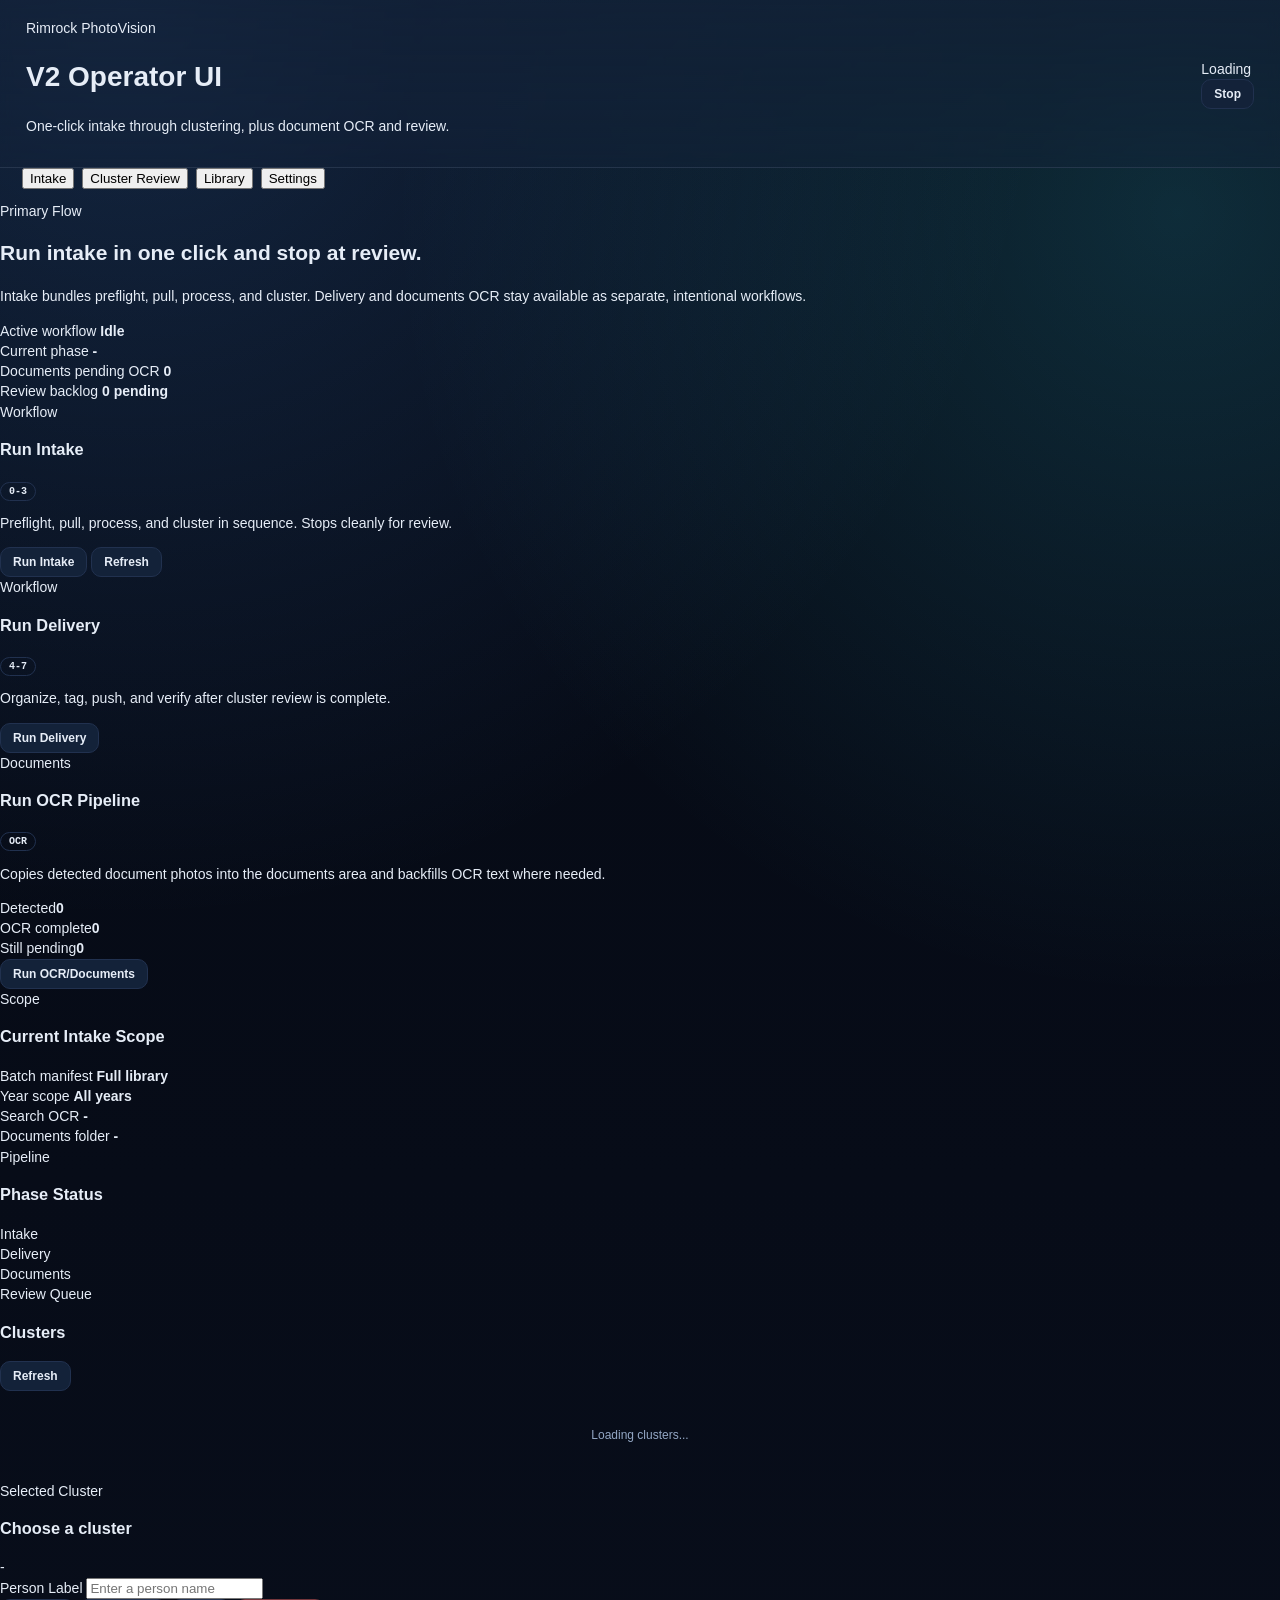
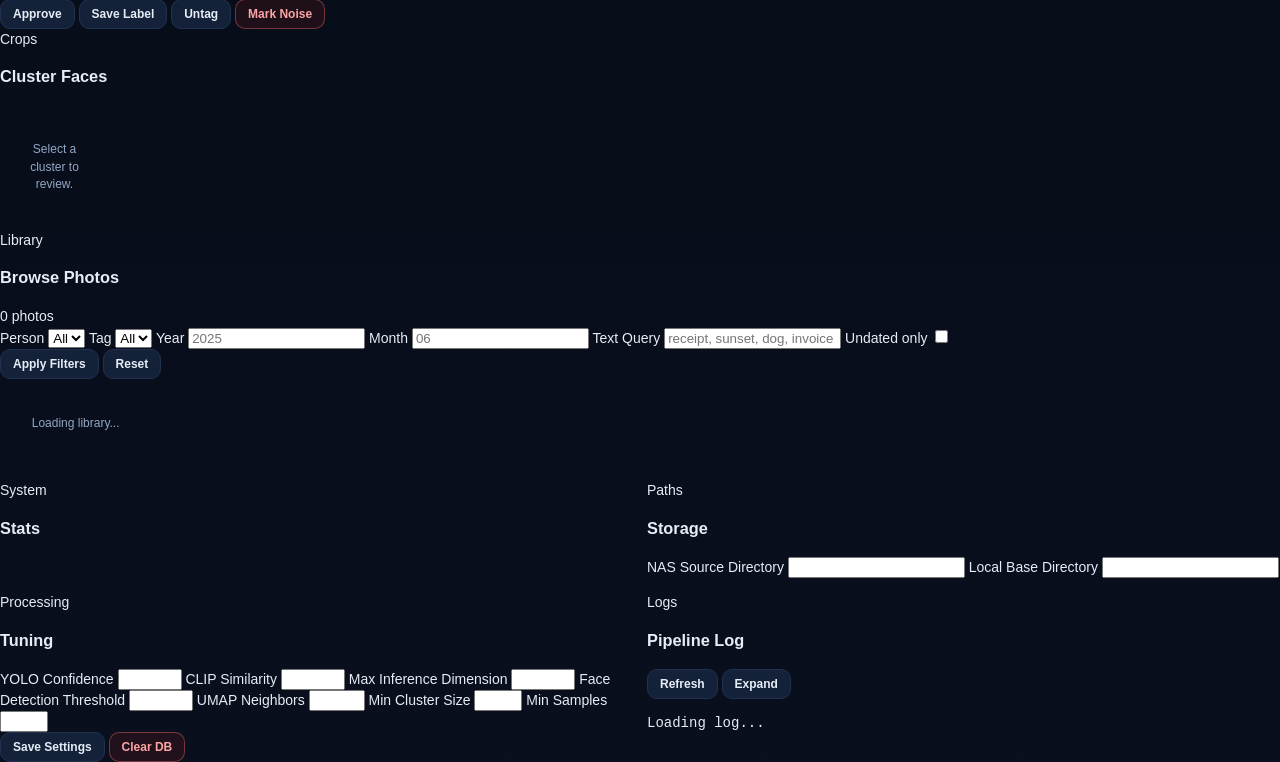
==== commit 0ce7747f: "Build V2 operator UI and OCR workflows" ====
--- a/web/index.html
+++ b/web/index.html
@@ -3,440 +3,384 @@
 <head>
   <meta charset="UTF-8" />
   <meta name="viewport" content="width=device-width, initial-scale=1.0" />
-  <title>Rimrock Photo Tagger</title>
-  <link rel="stylesheet" href="/style.css?v=20260328a" />
+  <title>Rimrock PhotoVision V2</title>
+  <link rel="stylesheet" href="/style.css?v=20260330b" />
 </head>
 <body>
-  <div class="app-shell">
-    <aside class="control-rail">
-      <div class="rail-brand">
-        <div class="rail-brand-main">
-          <div class="logo-mark" aria-hidden="true"></div>
-          <div class="logo-text">
-            <strong>RIMROCK</strong>
-            <span>PHOTO INTELLIGENCE</span>
-          </div>
-        </div>
-        <div class="rail-brand-status">
-          <span class="rail-pill" id="rail-machine-pill">READY</span>
-          <button class="rail-nvidia-pill rail-nvidia-pill--off" id="rail-nvidia-pill" type="button" title="NVIDIA burst status">
-            <span class="rail-nvidia-pill__dot" aria-hidden="true"></span>
-            <span id="rail-nvidia-label">NVIDIA Off</span>
-          </button>
-          <span class="rail-nvidia-usage mono dim" id="rail-nvidia-usage">Burst idle</span>
+  <div class="shell">
+    <header class="topbar">
+      <div class="brand">
+        <div class="brand-mark" aria-hidden="true"></div>
+        <div>
+          <div class="eyebrow">Rimrock PhotoVision</div>
+          <h1>V2 Operator UI</h1>
+          <p class="subtle" id="header-subtitle">One-click intake through clustering, plus document OCR and review.</p>
         </div>
       </div>
-
-      <section class="rail-card rail-card--ticker">
-        <div class="rail-card-head">
-          <h3>Live Ticker</h3>
-          <span class="rail-card-badge mono" id="rail-phase-badge">Idle</span>
-        </div>
-        <div class="rail-ticker" id="sidebar-ticker">
-          <div class="rail-ticker-row"><span class="dim">Phase</span><strong id="ticker-phase">Idle</strong></div>
-          <div class="rail-ticker-row"><span class="dim">Progress</span><strong id="ticker-progress">-</strong></div>
-          <div class="rail-ticker-row"><span class="dim">Throughput</span><strong id="ticker-throughput">-</strong></div>
-        </div>
+      <div class="topbar-actions">
+        <div class="status-chip" id="header-status-chip">Loading</div>
+        <button class="btn btn-ghost" id="btn-stop-pipeline" type="button">Stop</button>
+      </div>
+    </header>
+
+    <nav class="tabs" aria-label="Primary">
+      <button class="tab active" data-tab="intake" type="button">Intake</button>
+      <button class="tab" data-tab="review" type="button">Cluster Review</button>
+      <button class="tab" data-tab="library" type="button">Library</button>
+      <button class="tab" data-tab="settings" type="button">Settings</button>
+    </nav>
+
+    <main class="content">
+      <section class="page active" id="page-intake">
+        <div class="hero">
+          <div class="hero-copy">
+            <div class="eyebrow">Primary Flow</div>
+            <h2>Run intake in one click and stop at review.</h2>
+            <p class="subtle">
+              Intake bundles preflight, pull, process, and cluster. Delivery and documents OCR stay available as separate,
+              intentional workflows.
+            </p>
+          </div>
+          <div class="hero-summary card">
+            <div class="summary-row">
+              <span>Active workflow</span>
+              <strong id="workflow-summary-name">Idle</strong>
+            </div>
+            <div class="summary-row">
+              <span>Current phase</span>
+              <strong id="workflow-summary-phase">-</strong>
+            </div>
+            <div class="summary-row">
+              <span>Documents pending OCR</span>
+              <strong id="workflow-summary-docs">0</strong>
+            </div>
+            <div class="summary-row">
+              <span>Review backlog</span>
+              <strong id="workflow-summary-review">0 pending</strong>
+            </div>
+          </div>
+        </div>
+
+        <div class="workflow-grid">
+          <section class="card workflow-card workflow-card--primary">
+            <div class="workflow-head">
+              <div>
+                <div class="eyebrow">Workflow</div>
+                <h3>Run Intake</h3>
+              </div>
+              <span class="pill">0-3</span>
+            </div>
+            <p class="subtle">Preflight, pull, process, and cluster in sequence. Stops cleanly for review.</p>
+            <div class="workflow-steps" id="workflow-steps-intake"></div>
+            <div class="workflow-actions">
+              <button class="btn btn-primary" id="btn-run-intake" type="button">Run Intake</button>
+              <button class="btn" id="btn-refresh-intake" type="button">Refresh</button>
+            </div>
+          </section>
+
+          <section class="card workflow-card">
+            <div class="workflow-head">
+              <div>
+                <div class="eyebrow">Workflow</div>
+                <h3>Run Delivery</h3>
+              </div>
+              <span class="pill">4-7</span>
+            </div>
+            <p class="subtle">Organize, tag, push, and verify after cluster review is complete.</p>
+            <div class="workflow-steps" id="workflow-steps-delivery"></div>
+            <div class="workflow-actions">
+              <button class="btn" id="btn-run-delivery" type="button">Run Delivery</button>
+            </div>
+          </section>
+
+          <section class="card workflow-card">
+            <div class="workflow-head">
+              <div>
+                <div class="eyebrow">Documents</div>
+                <h3>Run OCR Pipeline</h3>
+              </div>
+              <span class="pill">OCR</span>
+            </div>
+            <p class="subtle">Copies detected document photos into the documents area and backfills OCR text where needed.</p>
+            <div class="workflow-metrics">
+              <div><span>Detected</span><strong id="ocr-detected-count">0</strong></div>
+              <div><span>OCR complete</span><strong id="ocr-complete-count">0</strong></div>
+              <div><span>Still pending</span><strong id="ocr-pending-count">0</strong></div>
+            </div>
+            <div class="workflow-actions">
+              <button class="btn" id="btn-run-documents" type="button">Run OCR/Documents</button>
+            </div>
+          </section>
+        </div>
+
+        <section class="card scope-card">
+          <div class="card-head">
+            <div>
+              <div class="eyebrow">Scope</div>
+              <h3>Current Intake Scope</h3>
+            </div>
+          </div>
+          <div class="scope-grid">
+            <div class="scope-item">
+              <span>Batch manifest</span>
+              <strong id="scope-batch-manifest">Full library</strong>
+            </div>
+            <div class="scope-item">
+              <span>Year scope</span>
+              <strong id="scope-year">All years</strong>
+            </div>
+            <div class="scope-item">
+              <span>Search OCR</span>
+              <strong id="scope-search-ocr">-</strong>
+            </div>
+            <div class="scope-item">
+              <span>Documents folder</span>
+              <strong id="scope-documents-path">-</strong>
+            </div>
+          </div>
+        </section>
+
+        <section class="card">
+          <div class="card-head">
+            <div>
+              <div class="eyebrow">Pipeline</div>
+              <h3>Phase Status</h3>
+            </div>
+          </div>
+          <div class="phase-sections">
+            <div>
+              <div class="section-label">Intake</div>
+              <div class="phase-grid" id="phase-grid-intake"></div>
+            </div>
+            <div>
+              <div class="section-label">Delivery</div>
+              <div class="phase-grid" id="phase-grid-delivery"></div>
+            </div>
+            <div>
+              <div class="section-label">Documents</div>
+              <div class="phase-grid" id="phase-grid-documents"></div>
+            </div>
+          </div>
+        </section>
       </section>
 
-      <section class="rail-card rail-card--context">
-        <div class="rail-card-head">
-          <h3>Operator Context</h3>
-          <span class="rail-card-badge mono" id="sidebar-active-tab">Dashboard</span>
-        </div>
-        <div class="rail-context" id="rail-context-body">
-          <div class="rail-context-empty">Loading current context...</div>
+      <section class="page" id="page-review">
+        <div class="review-layout">
+          <aside class="card review-sidebar">
+            <div class="card-head">
+              <div>
+                <div class="eyebrow">Review Queue</div>
+                <h3>Clusters</h3>
+              </div>
+              <button class="btn btn-small" id="btn-refresh-clusters" type="button">Refresh</button>
+            </div>
+            <div class="cluster-list" id="cluster-list">
+              <div class="empty-state">Loading clusters...</div>
+            </div>
+          </aside>
+
+          <section class="review-main">
+            <div class="card review-detail">
+              <div class="card-head">
+                <div>
+                  <div class="eyebrow">Selected Cluster</div>
+                  <h3 id="cluster-detail-title">Choose a cluster</h3>
+                </div>
+                <div class="detail-meta" id="cluster-detail-meta">-</div>
+              </div>
+              <div class="detail-grid">
+                <label class="field">
+                  <span>Person Label</span>
+                  <input type="text" id="cluster-label-input" placeholder="Enter a person name" />
+                </label>
+                <div class="detail-actions">
+                  <button class="btn btn-primary" id="btn-cluster-approve" type="button">Approve</button>
+                  <button class="btn" id="btn-cluster-save-label" type="button">Save Label</button>
+                  <button class="btn btn-warn" id="btn-cluster-untag" type="button">Untag</button>
+                  <button class="btn btn-danger" id="btn-cluster-noise" type="button">Mark Noise</button>
+                </div>
+              </div>
+              <div class="priority-strip" id="cluster-priority-strip"></div>
+            </div>
+
+            <div class="card">
+              <div class="card-head">
+                <div>
+                  <div class="eyebrow">Crops</div>
+                  <h3>Cluster Faces</h3>
+                </div>
+              </div>
+              <div class="crop-grid" id="cluster-crops">
+                <div class="empty-state">Select a cluster to review.</div>
+              </div>
+            </div>
+          </section>
         </div>
       </section>
 
-      <section class="rail-card">
-        <div class="rail-card-head">
-          <h3>Session State</h3>
-          <span class="rail-card-badge mono" id="sidebar-status">READY</span>
-        </div>
-        <div class="rail-stats">
-          <div class="rail-stat">
-            <span class="dim">Running</span>
-            <strong id="sidebar-running-phase">-</strong>
-          </div>
-          <div class="rail-stat">
-            <span class="dim">Completed</span>
-            <strong id="sidebar-complete-count">0 / 8</strong>
-          </div>
-          <div class="rail-stat">
-            <span class="dim">Errors</span>
-            <strong id="sidebar-error-count">0</strong>
-          </div>
-        </div>
+      <section class="page" id="page-library">
+        <section class="card">
+          <div class="card-head">
+            <div>
+              <div class="eyebrow">Library</div>
+              <h3>Browse Photos</h3>
+            </div>
+            <div class="detail-meta" id="library-result-count">0 photos</div>
+          </div>
+
+          <div class="filter-grid">
+            <label class="field">
+              <span>Person</span>
+              <select id="filter-person">
+                <option value="">All</option>
+              </select>
+            </label>
+            <label class="field">
+              <span>Tag</span>
+              <select id="filter-tag">
+                <option value="">All</option>
+              </select>
+            </label>
+            <label class="field">
+              <span>Year</span>
+              <input type="text" id="filter-year" placeholder="2025" />
+            </label>
+            <label class="field">
+              <span>Month</span>
+              <input type="text" id="filter-month" placeholder="06" />
+            </label>
+            <label class="field field-wide">
+              <span>Text Query</span>
+              <input type="text" id="filter-query" placeholder="receipt, sunset, dog, invoice 8472" />
+            </label>
+            <label class="field field-check">
+              <span>Undated only</span>
+              <input type="checkbox" id="filter-undated" />
+            </label>
+          </div>
+
+          <div class="filter-actions">
+            <button class="btn btn-primary" id="btn-apply-library-filters" type="button">Apply Filters</button>
+            <button class="btn" id="btn-reset-library-filters" type="button">Reset</button>
+          </div>
+
+          <div class="photo-grid" id="photo-grid">
+            <div class="empty-state">Loading library...</div>
+          </div>
+
+          <div class="pagination" id="library-pagination"></div>
+        </section>
       </section>
 
-      <section class="rail-card">
-        <div class="rail-card-head">
-          <h3>Background Load</h3>
-          <span class="rail-card-badge mono" id="sidebar-machine-state">READY</span>
-        </div>
-        <div class="rail-stats">
-          <div class="rail-stat">
-            <span class="dim">Tasks</span>
-            <strong id="sidebar-background-count">0 running</strong>
-          </div>
-        </div>
-        <div class="bg-job-list" id="background-job-list">
-          <div class="bg-job bg-job--empty">No heavy background jobs</div>
+      <section class="page" id="page-settings">
+        <div class="settings-grid">
+          <section class="card">
+            <div class="card-head">
+              <div>
+                <div class="eyebrow">System</div>
+                <h3>Stats</h3>
+              </div>
+            </div>
+            <div class="stats-grid" id="settings-stats"></div>
+          </section>
+
+          <section class="card">
+            <div class="card-head">
+              <div>
+                <div class="eyebrow">Paths</div>
+                <h3>Storage</h3>
+              </div>
+            </div>
+            <div class="form-grid">
+              <label class="field field-wide">
+                <span>NAS Source Directory</span>
+                <input type="text" id="setting-nas-source-dir" />
+              </label>
+              <label class="field field-wide">
+                <span>Local Base Directory</span>
+                <input type="text" id="setting-local-base" />
+              </label>
+            </div>
+          </section>
+
+          <section class="card">
+            <div class="card-head">
+              <div>
+                <div class="eyebrow">Processing</div>
+                <h3>Tuning</h3>
+              </div>
+            </div>
+            <div class="form-grid">
+              <label class="field">
+                <span>YOLO Confidence</span>
+                <input type="number" min="0.1" max="0.95" step="0.01" id="setting-yolo-conf" />
+              </label>
+              <label class="field">
+                <span>CLIP Similarity</span>
+                <input type="number" min="0.1" max="0.5" step="0.01" id="setting-clip-thresh" />
+              </label>
+              <label class="field">
+                <span>Max Inference Dimension</span>
+                <input type="number" min="320" max="4096" step="64" id="setting-max-dim" />
+              </label>
+              <label class="field">
+                <span>Face Detection Threshold</span>
+                <input type="number" min="0.05" max="0.95" step="0.01" id="setting-det-thresh" />
+              </label>
+              <label class="field">
+                <span>UMAP Neighbors</span>
+                <input type="number" min="2" max="200" step="1" id="setting-umap-neighbors" />
+              </label>
+              <label class="field">
+                <span>Min Cluster Size</span>
+                <input type="number" min="2" max="50" step="1" id="setting-hdbscan-min-cluster" />
+              </label>
+              <label class="field">
+                <span>Min Samples</span>
+                <input type="number" min="1" max="30" step="1" id="setting-hdbscan-min-samples" />
+              </label>
+            </div>
+            <div class="settings-actions">
+              <button class="btn btn-primary" id="btn-save-settings" type="button">Save Settings</button>
+              <button class="btn btn-danger" id="btn-clear-db" type="button">Clear DB</button>
+            </div>
+          </section>
+
+          <section class="card log-card">
+            <div class="card-head">
+              <div>
+                <div class="eyebrow">Logs</div>
+                <h3>Pipeline Log</h3>
+              </div>
+              <div class="inline-actions">
+                <button class="btn btn-small" id="btn-refresh-log" type="button">Refresh</button>
+                <button class="btn btn-small" id="btn-expand-log" type="button">Expand</button>
+              </div>
+            </div>
+            <pre class="log-tail" id="settings-log-tail">Loading log...</pre>
+          </section>
         </div>
       </section>
-
-      <section class="rail-card rail-card--tips">
-        <div class="rail-card-head">
-          <h3>Shortcuts</h3>
-          <span class="rail-card-badge mono">Live</span>
-        </div>
-        <div class="rail-shortcuts" id="rail-shortcuts">
-          <p><kbd>Ctrl+K</kbd> command palette</p>
-          <p><kbd>1..5</kbd> switch tabs</p>
-          <p><kbd>/</kbd> focus photo query</p>
-          <p><kbd>Esc</kbd> close overlay</p>
-        </div>
-      </section>
-    </aside>
-
-    <div class="workspace-shell">
-      <header class="topbar">
-        <div class="topbar__brand">
-          <div class="topbar__title-wrap">
-            <strong class="topbar__title">Operations Console</strong>
-            <span class="topbar__subtitle">Pipeline, review, and search in one flow</span>
-          </div>
-        </div>
-        <div class="topbar__actions">
-          <button class="btn" id="btn-command" title="Open command palette (Ctrl+K)">Command</button>
-          <div class="topbar__status mono dim" id="header-status">READY</div>
-        </div>
-      </header>
-
-      <nav class="tabs" aria-label="Primary">
-        <button class="tab-btn active" data-tab="dashboard">Dashboard</button>
-        <button class="tab-btn" data-tab="clusters">Cluster Review</button>
-        <button class="tab-btn" data-tab="objects">Objects &amp; Pets</button>
-        <button class="tab-btn" data-tab="photos">Photo Browser</button>
-        <button class="tab-btn" data-tab="settings">Settings</button>
-      </nav>
-
-      <main class="content-wrap">
-        <div id="tab-dashboard" class="tab-pane active">
-          <section class="panel panel--ghost">
-            <div id="phase-grid" class="phase-grid"></div>
-          </section>
-
-          <section class="panel panel--log">
-            <div class="panel-log-head">
-              <h3>Pipeline Log - last 50 lines</h3>
-              <button class="btn" id="btn-log-toggle" type="button">Expand</button>
-            </div>
-            <div class="log-lines" id="log-tail">Loading...</div>
-          </section>
-        </div>
-
-        <div id="tab-clusters" class="tab-pane">
-          <div class="split-layout split-layout--clusters">
-            <aside class="sidebar">
-              <div class="sidebar-header">
-                <span class="sidebar-mode-toggle">
-                  <button class="btn btn-sm active" id="btn-sidebar-by-cluster">By Cluster</button>
-                  <button class="btn btn-sm" id="btn-sidebar-by-person">By Person</button>
-                </span>
-                <span id="cluster-progress" class="dim">-</span>
-              </div>
-              <div class="sidebar-list cluster-columns">
-                <section class="cluster-column">
-                  <div class="cluster-column-header">Tagged</div>
-                  <div id="cluster-list-tagged"></div>
-                </section>
-                <section class="cluster-column">
-                  <div class="cluster-column-header">Untagged</div>
-                  <div id="cluster-list-untagged"></div>
-                </section>
-              </div>
-            </aside>
-
-            <section class="main-pane">
-              <div class="pane-toolbar" id="cluster-toolbar" style="display:none;">
-                <div class="toolbar-group">
-                  <input type="text" id="cluster-name-input" placeholder="Person name..." />
-                  <button class="btn btn-accent" id="btn-approve-cluster" title="[Enter] Approve this cluster">Approve</button>
-                  <button class="btn" id="btn-untag-cluster" title="[U] Untag selection or whole cluster">Untag</button>
-                  <button class="btn btn-danger" id="btn-noise-cluster" title="[N] Mark as noise">Noise</button>
-                  <button class="btn" id="btn-review-person" title="Review all faces for this person across clusters">Whole File</button>
-                </div>
-                <div class="toolbar-sep" aria-hidden="true"></div>
-                <div class="toolbar-group">
-                  <select class="merge-select" id="merge-target">
-                    <option value="">Merge into...</option>
-                  </select>
-                  <button class="btn" id="btn-merge-cluster">Merge</button>
-                </div>
-                <div class="toolbar-sep" aria-hidden="true"></div>
-                <div class="toolbar-group">
-                  <select class="merge-select" id="reassign-target">
-                    <option value="">Move faces to person...</option>
-                  </select>
-                  <input type="text" id="reassign-name-input" placeholder="or new name..." />
-                  <button class="btn" id="btn-reassign-faces">Move Selected</button>
-                  <button class="btn" id="btn-undo-last-move" title="Undo the last face move">Undo</button>
-                </div>
-                <div class="toolbar-sep" aria-hidden="true"></div>
-                <div class="toolbar-group">
-                  <button class="btn" id="btn-select-all-faces" title="[A] Select all faces">All</button>
-                  <button class="btn" id="btn-clear-face-selection" title="[Esc] Clear selection">Clear</button>
-                  <span class="dim mono" id="face-selection-count">0 selected</span>
-                </div>
-              </div>
-              <div class="cluster-suggest-panel" id="cluster-suggestions">
-                <div class="dim">Suggestions loading...</div>
-              </div>
-              <div class="cluster-review-scope" id="cluster-review-scope"></div>
-              <div class="pane-scroll">
-                <div class="crop-grid" id="crop-grid">
-                  <div class="empty-state">Select a cluster to review</div>
-                </div>
-              </div>
-            </section>
-          </div>
-        </div>
-
-        <div id="tab-objects" class="tab-pane">
-          <div class="split-layout">
-            <aside class="sidebar">
-              <div class="sidebar-header">Tags</div>
-              <div class="sidebar-list tag-browser-list" id="tag-list">
-                <div class="empty-state">Loading tags...</div>
-              </div>
-              <div class="sidebar-footer">
-                <button class="btn" id="btn-vocab-manager">Manage Vocabulary</button>
-              </div>
-            </aside>
-
-            <section class="main-pane">
-              <div class="pane-toolbar">
-                <span id="obj-tag-title" class="accent mono">Select a tag</span>
-                <span id="obj-count" class="dim"></span>
-              </div>
-              <div class="pane-scroll">
-                <div class="photo-grid" id="obj-photo-grid"></div>
-                <div class="pagination" id="obj-pagination"></div>
-              </div>
-            </section>
-          </div>
-
-          <section id="vocab-panel" class="panel" style="display:none; margin-top:16px;">
-            <div class="vocab-head">
-              <h3 class="accent mono">VOCABULARY MANAGER</h3>
-              <div class="vocab-head-actions">
-                <span class="note">Changes apply on next Process phase run</span>
-                <button class="btn" id="btn-vocab-close">Close</button>
-              </div>
-            </div>
-
-            <table class="vocab-table">
-              <thead>
-                <tr>
-                  <th>Group</th><th>Tag Name</th><th>Prompts</th><th>Enabled</th><th></th>
-                </tr>
-              </thead>
-              <tbody id="vocab-tbody"></tbody>
-              <tfoot>
-                <tr>
-                  <td><input type="text" id="new-vocab-group" placeholder="group" class="vocab-input" /></td>
-                  <td><input type="text" id="new-vocab-name" placeholder="tag name" class="vocab-input" /></td>
-                  <td><textarea id="new-vocab-prompts" placeholder="one prompt per line" rows="2" class="vocab-textarea"></textarea></td>
-                  <td><input type="checkbox" id="new-vocab-enabled" checked /></td>
-                  <td><button class="btn btn-accent" id="btn-add-vocab">Add Tag</button></td>
-                </tr>
-              </tfoot>
-            </table>
-          </section>
-        </div>
-
-        <div id="tab-photos" class="tab-pane">
-          <section class="panel">
-            <div class="semantic-search" id="semantic-search-bar" style="display:none">
-              <input type="text" id="search-input"
-                     placeholder="Describe what you're looking for... e.g. 'sunset with dog'" />
-              <button class="btn btn-accent" id="btn-search">Search</button>
-              <button class="btn btn-ghost" id="btn-search-clear" style="display:none">Clear</button>
-              <select id="search-saved" style="display:none">
-                <option value="">Saved searches...</option>
-              </select>
-              <button class="btn btn-ghost" id="btn-search-save" style="display:none" title="Save current search">Save</button>
-              <span id="search-result-count" class="mono dim"></span>
-            </div>
-            <div class="quick-search">
-              <input
-                type="text"
-                id="quick-search"
-                placeholder="Quick search: person:Alice tag:dog year:2021 month:06 undated"
-              />
-              <button class="btn" id="btn-quick-search">Apply Query</button>
-            </div>
-            <div class="filter-bar">
-              <select id="filter-person"><option value="">All People</option></select>
-              <select id="filter-tag"><option value="">All Tags</option></select>
-              <select id="filter-year"><option value="">All Years</option></select>
-              <select id="filter-month"><option value="">All Months</option></select>
-              <label class="filter-check">
-                <input type="checkbox" id="filter-undated" />
-                Undated only
-              </label>
-              <button class="btn" id="btn-apply-filters">Apply</button>
-              <span id="photo-count" class="mono dim filter-count"></span>
-            </div>
-            <div class="photos-layout">
-              <aside class="search-facets" id="search-facets" style="display:none">
-                <h4 class="facet-heading">Refine Results</h4>
-                <div class="facet-group" id="facet-people">
-                  <h5>People</h5>
-                </div>
-                <div class="facet-group" id="facet-tags">
-                  <h5>Tags</h5>
-                </div>
-                <div class="facet-group" id="facet-years">
-                  <h5>Years</h5>
-                </div>
-              </aside>
-              <div class="photos-main">
-                <div class="photo-grid" id="photo-grid"></div>
-                <div class="pagination" id="photo-pagination"></div>
-              </div>
-            </div>
-          </section>
-        </div>
-
-        <div id="tab-settings" class="tab-pane">
-          <div class="settings-grid">
-            <section class="settings-card">
-              <h3>Paths</h3>
-              <div class="field-group">
-                <label>NAS Source Directory</label>
-                <input type="text" id="s-nas-dir" />
-              </div>
-              <div class="field-group">
-                <label>Local Base Directory</label>
-                <input type="text" id="s-local-base" />
-              </div>
-            </section>
-
-            <section class="settings-card">
-              <h3>Detection</h3>
-              <div class="field-group">
-                <div class="slider-head">
-                  <label>YOLO Confidence</label>
-                  <span class="slider-val" id="v-yolo-conf"></span>
-                </div>
-                <input type="range" id="s-yolo-conf" min="0.10" max="0.95" step="0.01" />
-                <p class="field-hint">Minimum confidence for object detections. Higher = fewer but more accurate detections.</p>
-              </div>
-              <div class="field-group">
-                <div class="slider-head">
-                  <label>CLIP Similarity</label>
-                  <span class="slider-val" id="v-clip-thresh"></span>
-                </div>
-                <input type="range" id="s-clip-thresh" min="0.10" max="0.50" step="0.01" />
-                <p class="field-hint">Minimum CLIP score to apply a scene/object tag. Lower = more tags but more false positives.</p>
-              </div>
-              <div class="field-group">
-                <div class="slider-head">
-                  <label>Max Inference Dimension</label>
-                  <span class="slider-val" id="v-max-dim"></span>
-                </div>
-                <input type="range" id="s-max-dim" min="640" max="3840" step="64" />
-                <p class="field-hint">Photos are resized to this max edge length before inference. Lower = faster but less detail.</p>
-              </div>
-            </section>
-
-            <section class="settings-card">
-              <h3>Face Clustering</h3>
-              <div class="field-group">
-                <div class="slider-head">
-                  <label>Face Detection Threshold</label>
-                  <span class="slider-val" id="v-det-thresh"></span>
-                </div>
-                <input type="range" id="s-det-thresh" min="0.10" max="0.90" step="0.01" />
-                <p class="field-hint">InsightFace detection confidence. Lower finds more faces but picks up more false positives.</p>
-              </div>
-              <div class="field-group">
-                <div class="slider-head">
-                  <label>UMAP Neighbors</label>
-                  <span class="slider-val" id="v-umap-neighbors"></span>
-                </div>
-                <input type="range" id="s-umap-neighbors" min="5" max="100" step="1" />
-                <p class="field-hint">How many nearby faces UMAP considers when reducing dimensions. Higher = broader groupings, lower = tighter local structure.</p>
-              </div>
-              <div class="field-group">
-                <div class="slider-head">
-                  <label>Min Cluster Size</label>
-                  <span class="slider-val" id="v-hdbscan-min-cluster"></span>
-                </div>
-                <input type="range" id="s-hdbscan-min-cluster" min="2" max="25" step="1" />
-                <p class="field-hint">Smallest group HDBSCAN will form into a cluster. Higher = fewer clusters with more faces each. Lower = catches rare faces but creates more noise.</p>
-              </div>
-              <div class="field-group">
-                <div class="slider-head">
-                  <label>Min Samples</label>
-                  <span class="slider-val" id="v-hdbscan-min-samples"></span>
-                </div>
-                <input type="range" id="s-hdbscan-min-samples" min="1" max="15" step="1" />
-                <p class="field-hint">How conservative HDBSCAN is about core points. Higher = denser clusters with more outliers marked as noise.</p>
-              </div>
-            </section>
-
-            <section class="settings-card settings-card--wide">
-              <div class="settings-head">
-                <h3>System Stats</h3>
-                <div class="settings-actions">
-                  <button class="btn btn-accent" id="btn-save-settings">Save Settings</button>
-                  <button class="btn btn-danger" id="btn-clear-db">Clear DB</button>
-                </div>
-              </div>
-              <p class="field-hint settings-danger-hint">Clear DB permanently removes indexed photos, faces, clusters, and detections. Use only for a full reset.</p>
-              <div id="stats-rows"></div>
-              <div id="burst-status-card" class="burst-card" style="display:none"></div>
-            </section>
-          </div>
-        </div>
-      </main>
-
-      <footer class="workspace-footer">
-        <span class="mono dim">Pilot Mode</span>
-        <span class="dim">Use command deck to run phases and jump tabs quickly</span>
-      </footer>
-    </div>
+    </main>
   </div>
 
   <div class="modal-overlay" id="photo-modal">
     <div class="modal">
-      <div class="modal-header">
-        <span id="modal-filename" class="mono">-</span>
-        <button class="modal-close" id="modal-close" aria-label="Close">×</button>
+      <div class="modal-head">
+        <h3 id="photo-modal-title">Photo</h3>
+        <button class="btn btn-small" id="btn-close-photo-modal" type="button">Close</button>
       </div>
       <div class="modal-body">
-        <div class="modal-canvas-wrap">
-          <canvas id="modal-canvas" width="560" height="420"></canvas>
-        </div>
-        <div class="modal-info" id="modal-info"></div>
+        <div class="modal-preview">
+          <img id="photo-modal-image" alt="Selected photo preview" />
+        </div>
+        <div class="modal-info" id="photo-modal-info"></div>
       </div>
     </div>
   </div>
-  <div class="palette-overlay" id="command-palette">
-    <div class="palette" role="dialog" aria-modal="true" aria-label="Command Palette">
-      <div class="palette-head">
-        <input type="text" id="cmd-input" placeholder="Type a command (tab:, run:, query: ...)" />
-      </div>
-      <div class="palette-list" id="cmd-results"></div>
-      <div class="palette-hint" id="cmd-hint">Shortcuts: Ctrl+K open, 1-5 switch tab, / focus quick search, Esc close</div>
-    </div>
-  </div>
-  <div id="toast-root" class="toast-root" aria-live="polite" aria-atomic="true"></div>
-
-  <script src="/app.js?v=20260328a"></script>
+
+  <div class="toast-stack" id="toast-stack" aria-live="polite" aria-atomic="true"></div>
+
+  <script src="/app.js?v=20260330b"></script>
 </body>
 </html>
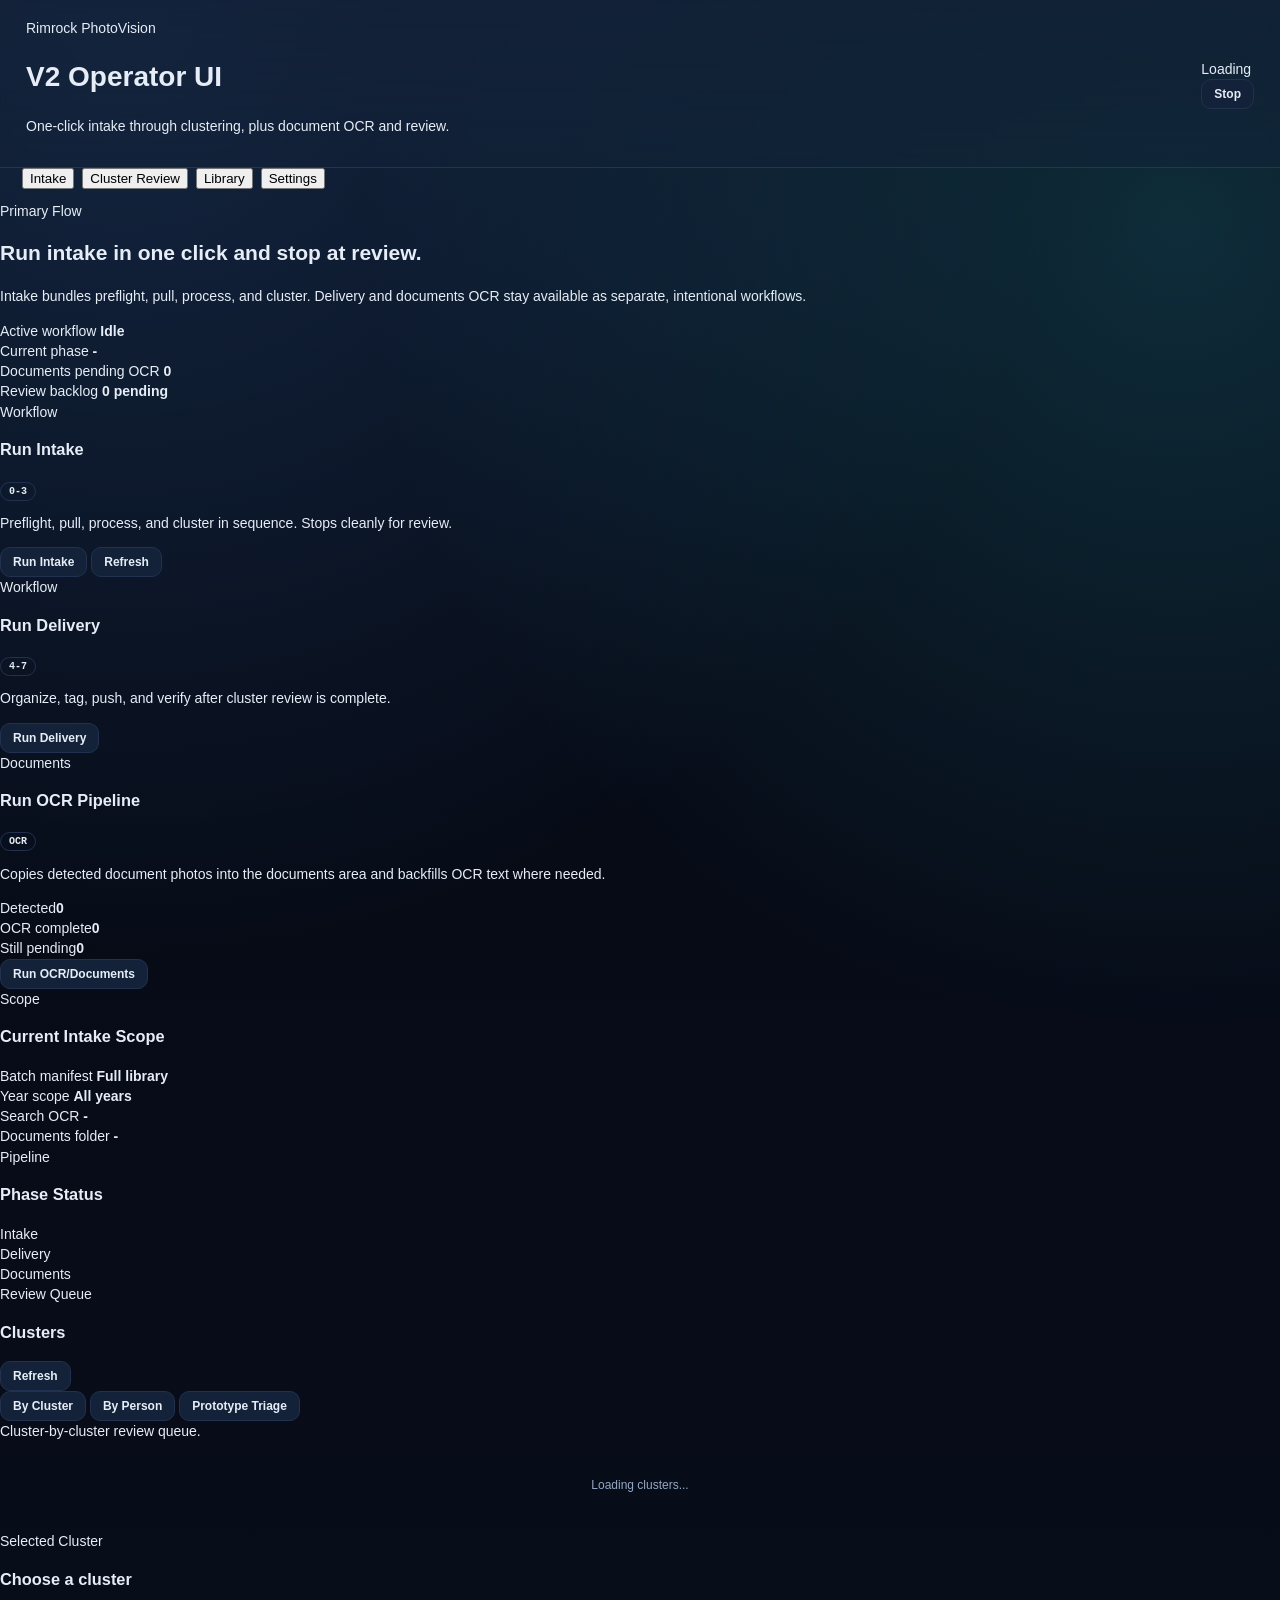
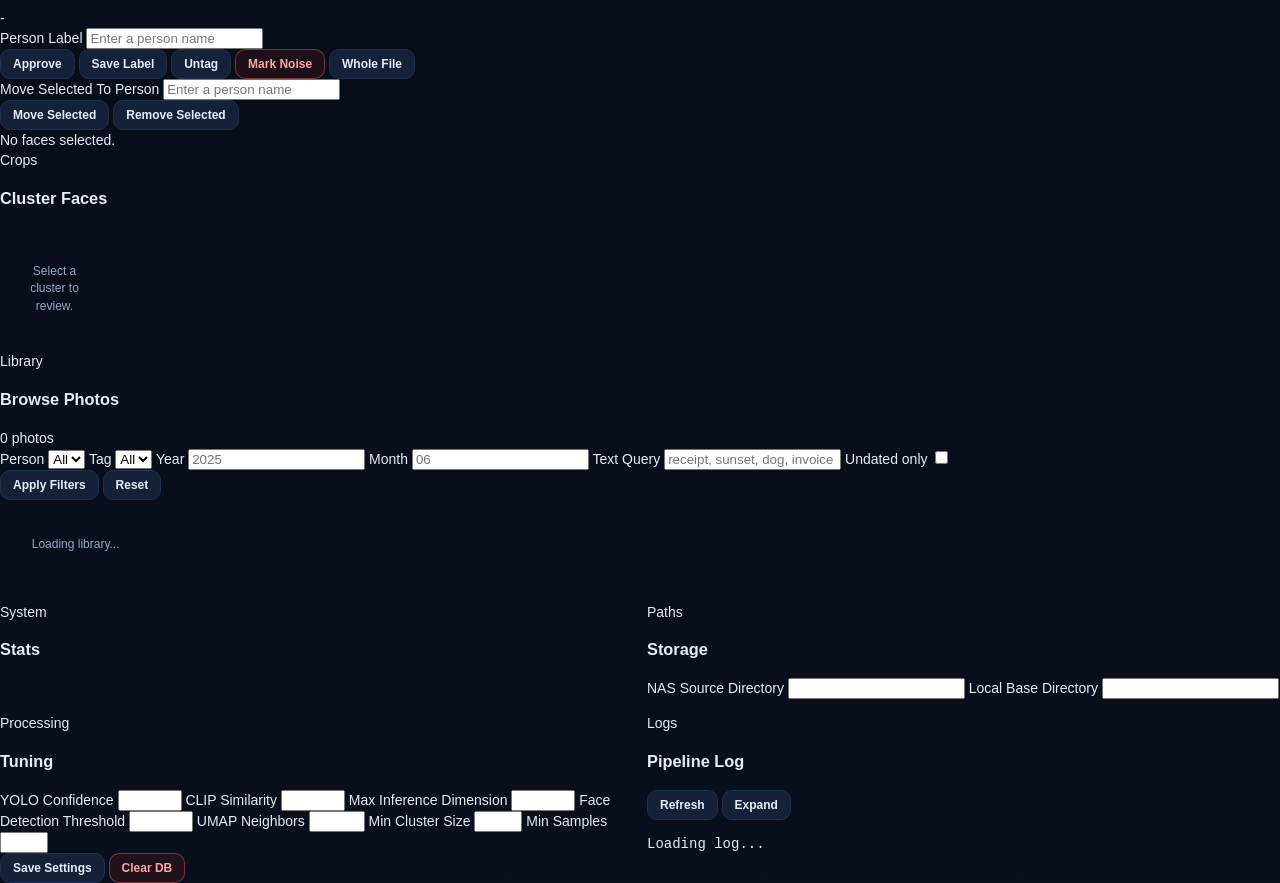
==== commit 9e63f183: "Restore person-file review in V2" ====
--- a/web/index.html
+++ b/web/index.html
@@ -170,9 +170,19 @@
             <div class="card-head">
               <div>
                 <div class="eyebrow">Review Queue</div>
-                <h3>Clusters</h3>
-              </div>
-              <button class="btn btn-small" id="btn-refresh-clusters" type="button">Refresh</button>
+                <h3 id="review-sidebar-title">Clusters</h3>
+              </div>
+              <div class="inline-actions">
+                <button class="btn btn-small" id="btn-refresh-clusters" type="button">Refresh</button>
+              </div>
+            </div>
+            <div class="review-sidebar-toolbar">
+              <div class="mode-toggle" role="tablist" aria-label="Review mode">
+                <button class="btn btn-small active" id="btn-review-mode-cluster" type="button">By Cluster</button>
+                <button class="btn btn-small" id="btn-review-mode-person" type="button">By Person</button>
+                <button class="btn btn-small" id="btn-review-mode-prototype" type="button">Prototype Triage</button>
+              </div>
+              <div class="sidebar-caption" id="review-sidebar-caption">Cluster-by-cluster review queue.</div>
             </div>
             <div class="cluster-list" id="cluster-list">
               <div class="empty-state">Loading clusters...</div>
@@ -183,7 +193,7 @@
             <div class="card review-detail">
               <div class="card-head">
                 <div>
-                  <div class="eyebrow">Selected Cluster</div>
+                  <div class="eyebrow" id="review-detail-eyebrow">Selected Cluster</div>
                   <h3 id="cluster-detail-title">Choose a cluster</h3>
                 </div>
                 <div class="detail-meta" id="cluster-detail-meta">-</div>
@@ -198,16 +208,28 @@
                   <button class="btn" id="btn-cluster-save-label" type="button">Save Label</button>
                   <button class="btn btn-warn" id="btn-cluster-untag" type="button">Untag</button>
                   <button class="btn btn-danger" id="btn-cluster-noise" type="button">Mark Noise</button>
+                  <button class="btn" id="btn-review-whole-file" type="button">Whole File</button>
                 </div>
               </div>
+              <div class="detail-grid detail-grid--secondary">
+                <label class="field">
+                  <span id="selection-destination-label">Move Selected To Person</span>
+                  <input type="text" id="review-destination-input" placeholder="Enter a person name" />
+                </label>
+                <div class="detail-actions">
+                  <button class="btn" id="btn-review-move-selected" type="button">Move Selected</button>
+                  <button class="btn btn-warn" id="btn-review-remove-selected" type="button">Remove Selected</button>
+                </div>
+              </div>
+              <div class="sidebar-caption" id="review-selection-caption">No faces selected.</div>
               <div class="priority-strip" id="cluster-priority-strip"></div>
             </div>
 
             <div class="card">
               <div class="card-head">
                 <div>
-                  <div class="eyebrow">Crops</div>
-                  <h3>Cluster Faces</h3>
+                  <div class="eyebrow" id="review-grid-eyebrow">Crops</div>
+                  <h3 id="review-grid-title">Cluster Faces</h3>
                 </div>
               </div>
               <div class="crop-grid" id="cluster-crops">
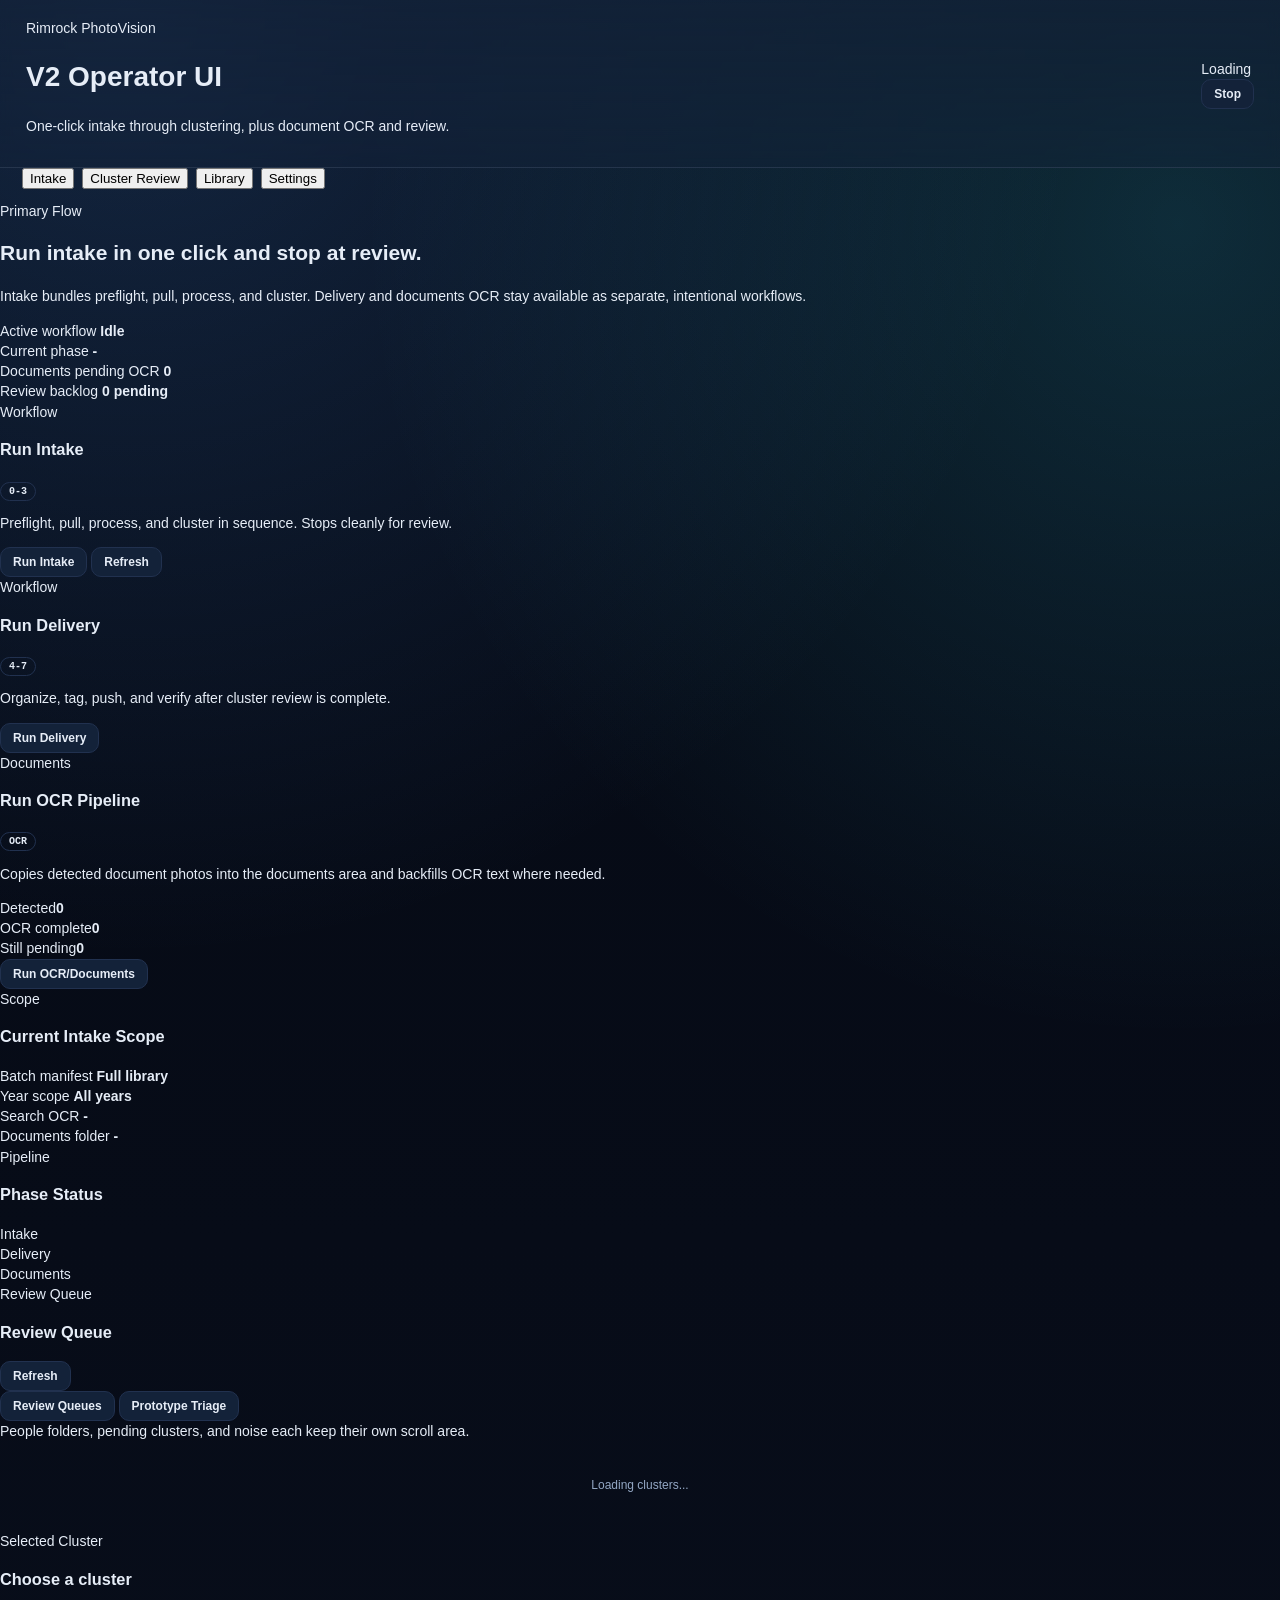
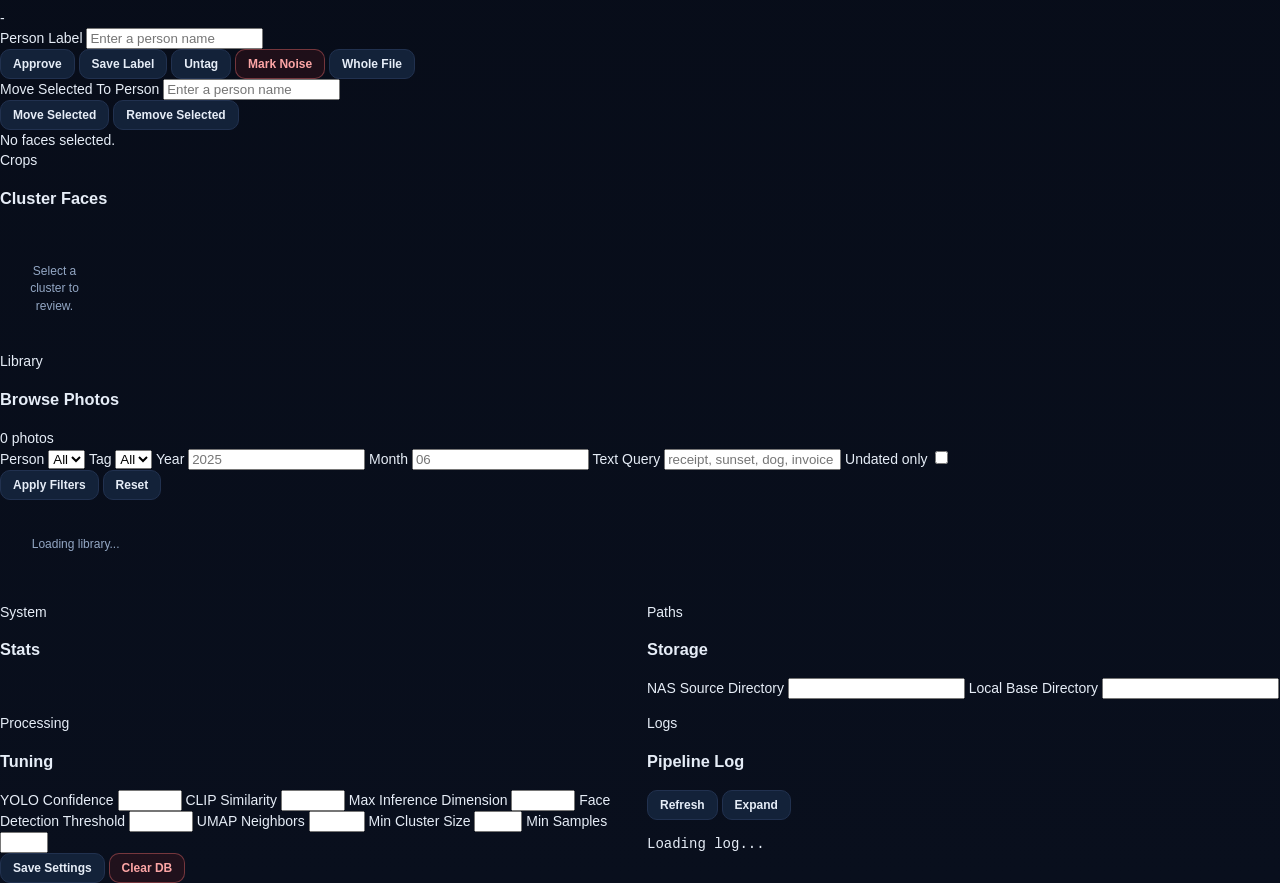
==== commit dceeeac2: "Restore collapsible review queues" ====
--- a/web/index.html
+++ b/web/index.html
@@ -170,7 +170,7 @@
             <div class="card-head">
               <div>
                 <div class="eyebrow">Review Queue</div>
-                <h3 id="review-sidebar-title">Clusters</h3>
+                <h3 id="review-sidebar-title">Review Queue</h3>
               </div>
               <div class="inline-actions">
                 <button class="btn btn-small" id="btn-refresh-clusters" type="button">Refresh</button>
@@ -178,11 +178,10 @@
             </div>
             <div class="review-sidebar-toolbar">
               <div class="mode-toggle" role="tablist" aria-label="Review mode">
-                <button class="btn btn-small active" id="btn-review-mode-cluster" type="button">By Cluster</button>
-                <button class="btn btn-small" id="btn-review-mode-person" type="button">By Person</button>
+                <button class="btn btn-small active" id="btn-review-mode-cluster" type="button">Review Queues</button>
                 <button class="btn btn-small" id="btn-review-mode-prototype" type="button">Prototype Triage</button>
               </div>
-              <div class="sidebar-caption" id="review-sidebar-caption">Cluster-by-cluster review queue.</div>
+              <div class="sidebar-caption" id="review-sidebar-caption">People folders, pending clusters, and noise each keep their own scroll area.</div>
             </div>
             <div class="cluster-list" id="cluster-list">
               <div class="empty-state">Loading clusters...</div>
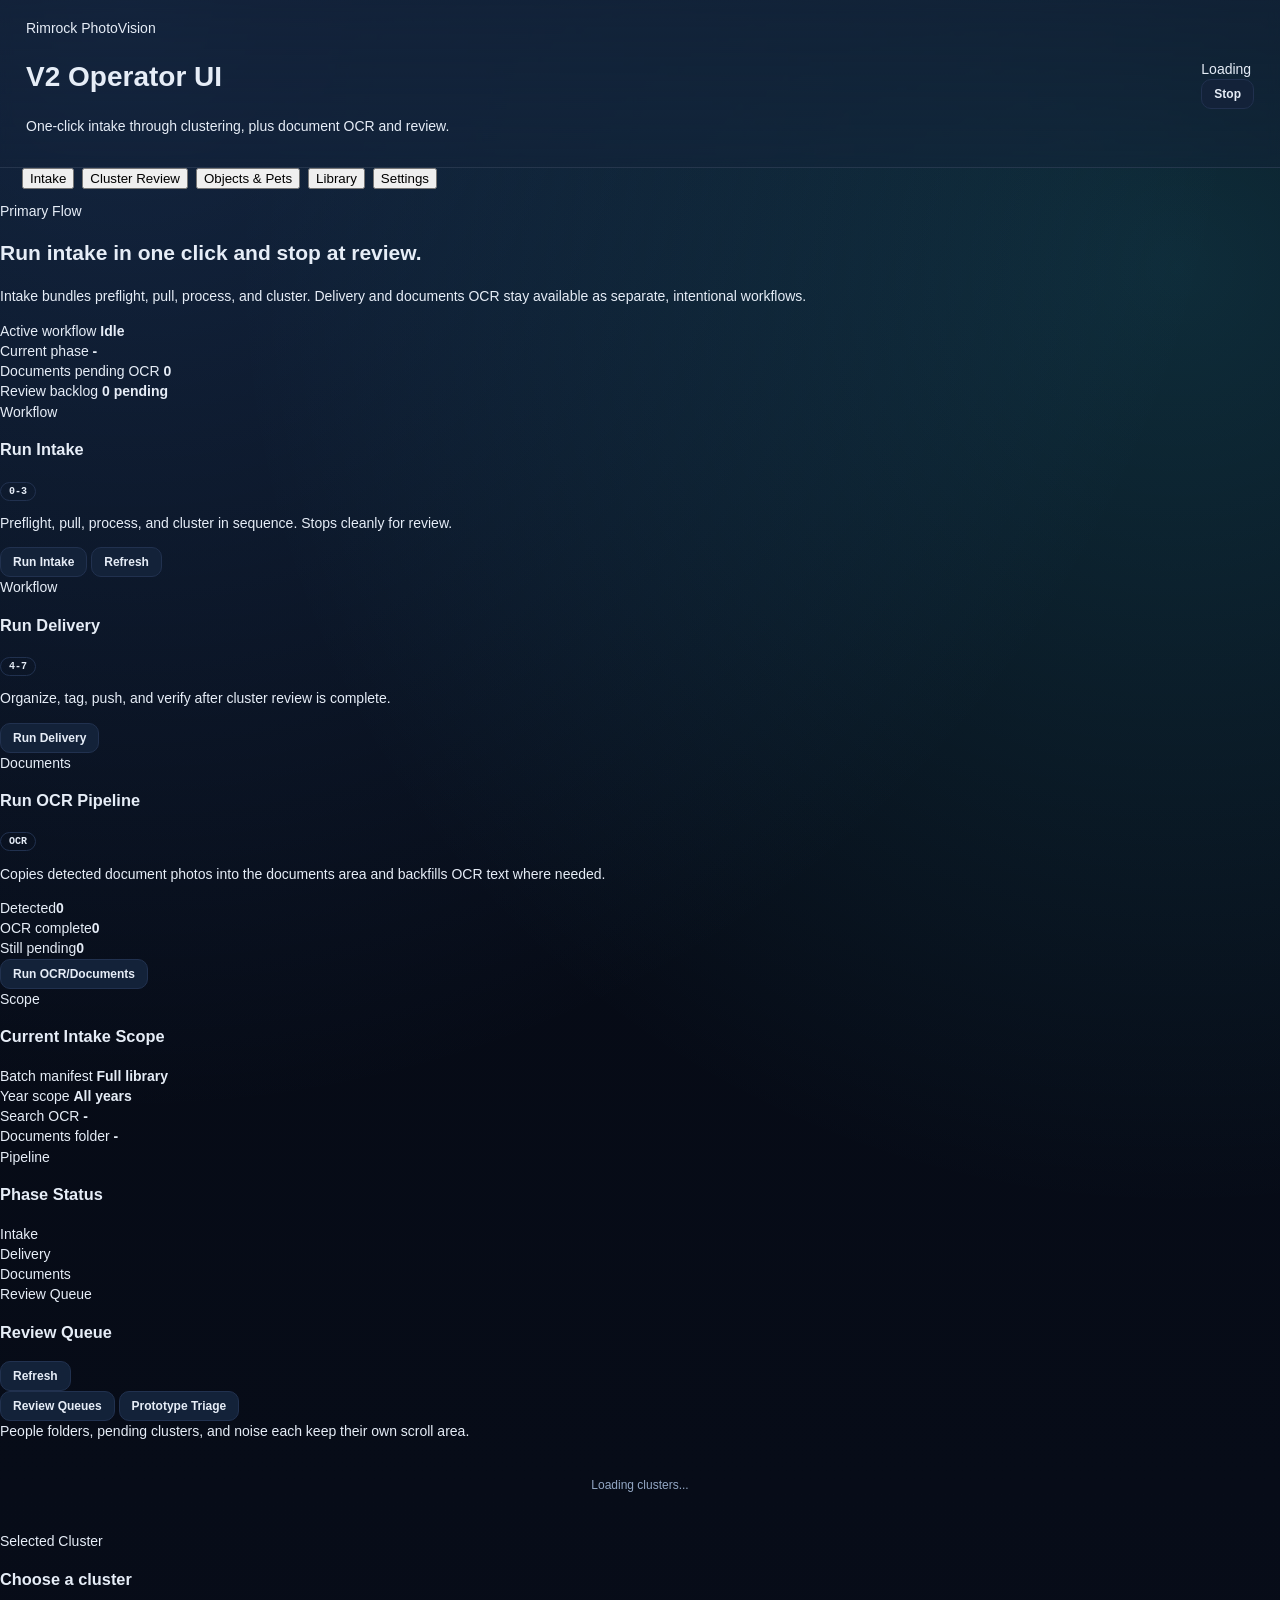
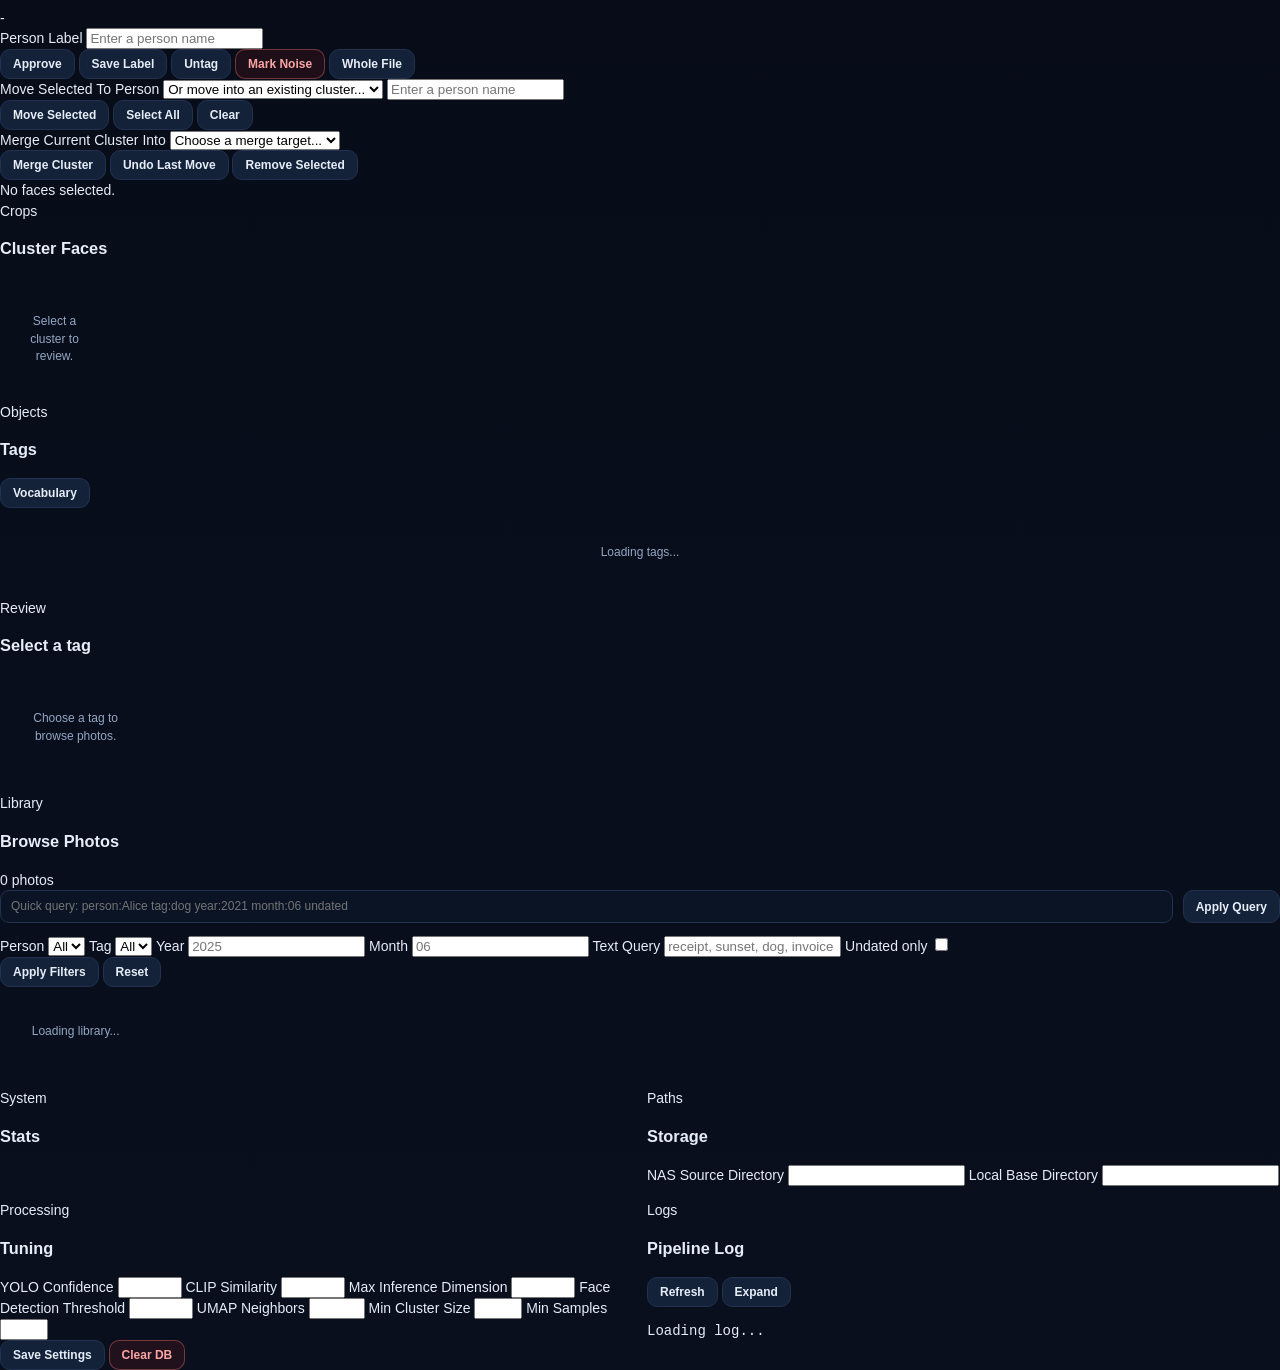
==== commit cc88e539: "Restore operator parity and search tools in V2" ====
--- a/web/index.html
+++ b/web/index.html
@@ -26,6 +26,7 @@
     <nav class="tabs" aria-label="Primary">
       <button class="tab active" data-tab="intake" type="button">Intake</button>
       <button class="tab" data-tab="review" type="button">Cluster Review</button>
+      <button class="tab" data-tab="objects" type="button">Objects & Pets</button>
       <button class="tab" data-tab="library" type="button">Library</button>
       <button class="tab" data-tab="settings" type="button">Settings</button>
     </nav>
@@ -210,13 +211,31 @@
                   <button class="btn" id="btn-review-whole-file" type="button">Whole File</button>
                 </div>
               </div>
+              <div class="cluster-suggestions" id="cluster-suggestions"></div>
               <div class="detail-grid detail-grid--secondary">
-                <label class="field">
+                <label class="field field-stack">
                   <span id="selection-destination-label">Move Selected To Person</span>
+                  <select id="review-destination-cluster">
+                    <option value="">Or move into an existing cluster...</option>
+                  </select>
                   <input type="text" id="review-destination-input" placeholder="Enter a person name" />
                 </label>
                 <div class="detail-actions">
                   <button class="btn" id="btn-review-move-selected" type="button">Move Selected</button>
+                  <button class="btn" id="btn-review-select-all" type="button">Select All</button>
+                  <button class="btn" id="btn-review-clear-selection" type="button">Clear</button>
+                </div>
+              </div>
+              <div class="detail-grid detail-grid--secondary">
+                <label class="field">
+                  <span>Merge Current Cluster Into</span>
+                  <select id="review-merge-target">
+                    <option value="">Choose a merge target...</option>
+                  </select>
+                </label>
+                <div class="detail-actions">
+                  <button class="btn" id="btn-review-merge-cluster" type="button">Merge Cluster</button>
+                  <button class="btn" id="btn-review-undo-move" type="button">Undo Last Move</button>
                   <button class="btn btn-warn" id="btn-review-remove-selected" type="button">Remove Selected</button>
                 </div>
               </div>
@@ -235,6 +254,76 @@
                 <div class="empty-state">Select a cluster to review.</div>
               </div>
             </div>
+          </section>
+        </div>
+      </section>
+
+      <section class="page" id="page-objects">
+        <div class="object-layout">
+          <aside class="card object-sidebar">
+            <div class="card-head">
+              <div>
+                <div class="eyebrow">Objects</div>
+                <h3>Tags</h3>
+              </div>
+              <button class="btn btn-small" id="btn-vocab-manager" type="button">Vocabulary</button>
+            </div>
+            <div class="tag-browser-list" id="tag-list">
+              <div class="empty-state">Loading tags...</div>
+            </div>
+          </aside>
+
+          <section class="object-main">
+            <section class="card">
+              <div class="card-head">
+                <div>
+                  <div class="eyebrow">Review</div>
+                  <h3 id="obj-tag-title">Select a tag</h3>
+                </div>
+                <div class="detail-meta" id="obj-count"></div>
+              </div>
+              <div class="photo-grid" id="obj-photo-grid">
+                <div class="empty-state">Choose a tag to browse photos.</div>
+              </div>
+              <div class="pagination" id="obj-pagination"></div>
+            </section>
+
+            <section class="card vocab-panel" id="vocab-panel" hidden>
+              <div class="card-head">
+                <div>
+                  <div class="eyebrow">Vocabulary</div>
+                  <h3>Objects & Prompt Terms</h3>
+                </div>
+                <div class="inline-actions">
+                  <button class="btn btn-small" id="btn-vocab-close" type="button">Close</button>
+                </div>
+              </div>
+              <div class="table-wrap">
+                <table class="vocab-table">
+                  <thead>
+                    <tr>
+                      <th>Group</th>
+                      <th>Tag</th>
+                      <th>Prompts</th>
+                      <th>Enabled</th>
+                      <th></th>
+                    </tr>
+                  </thead>
+                  <tbody id="vocab-tbody">
+                    <tr><td colspan="5" class="table-empty">Loading vocabulary...</td></tr>
+                  </tbody>
+                  <tfoot>
+                    <tr>
+                      <td><input type="text" id="new-vocab-group" placeholder="group" /></td>
+                      <td><input type="text" id="new-vocab-name" placeholder="tag name" /></td>
+                      <td><textarea id="new-vocab-prompts" rows="2" placeholder="one prompt per line"></textarea></td>
+                      <td class="table-check"><input type="checkbox" id="new-vocab-enabled" checked /></td>
+                      <td><button class="btn btn-primary" id="btn-add-vocab" type="button">Add Tag</button></td>
+                    </tr>
+                  </tfoot>
+                </table>
+              </div>
+            </section>
           </section>
         </div>
       </section>
@@ -247,6 +336,22 @@
               <h3>Browse Photos</h3>
             </div>
             <div class="detail-meta" id="library-result-count">0 photos</div>
+          </div>
+
+          <div class="semantic-search" id="semantic-search-bar" hidden>
+            <input type="text" id="search-input" placeholder="Describe what you're looking for: sunset with dog, wedding speech, receipt" />
+            <button class="btn btn-primary" id="btn-search" type="button">Search</button>
+            <button class="btn" id="btn-search-clear" type="button" hidden>Clear</button>
+            <select id="search-saved" hidden>
+              <option value="">Saved searches...</option>
+            </select>
+            <button class="btn" id="btn-search-save" type="button" hidden>Save</button>
+            <span class="detail-meta" id="search-result-count"></span>
+          </div>
+
+          <div class="quick-search">
+            <input type="text" id="quick-search" placeholder="Quick query: person:Alice tag:dog year:2021 month:06 undated" />
+            <button class="btn" id="btn-quick-search" type="button">Apply Query</button>
           </div>
 
           <div class="filter-grid">
@@ -285,11 +390,29 @@
             <button class="btn" id="btn-reset-library-filters" type="button">Reset</button>
           </div>
 
-          <div class="photo-grid" id="photo-grid">
-            <div class="empty-state">Loading library...</div>
-          </div>
-
-          <div class="pagination" id="library-pagination"></div>
+          <div class="photos-layout">
+            <aside class="search-facets" id="search-facets" hidden>
+              <div class="facet-group">
+                <h4>People</h4>
+                <div id="facet-people"></div>
+              </div>
+              <div class="facet-group">
+                <h4>Tags</h4>
+                <div id="facet-tags"></div>
+              </div>
+              <div class="facet-group">
+                <h4>Years</h4>
+                <div id="facet-years"></div>
+              </div>
+            </aside>
+
+            <div class="photos-main">
+              <div class="photo-grid" id="photo-grid">
+                <div class="empty-state">Loading library...</div>
+              </div>
+              <div class="pagination" id="library-pagination"></div>
+            </div>
+          </div>
         </section>
       </section>
 
